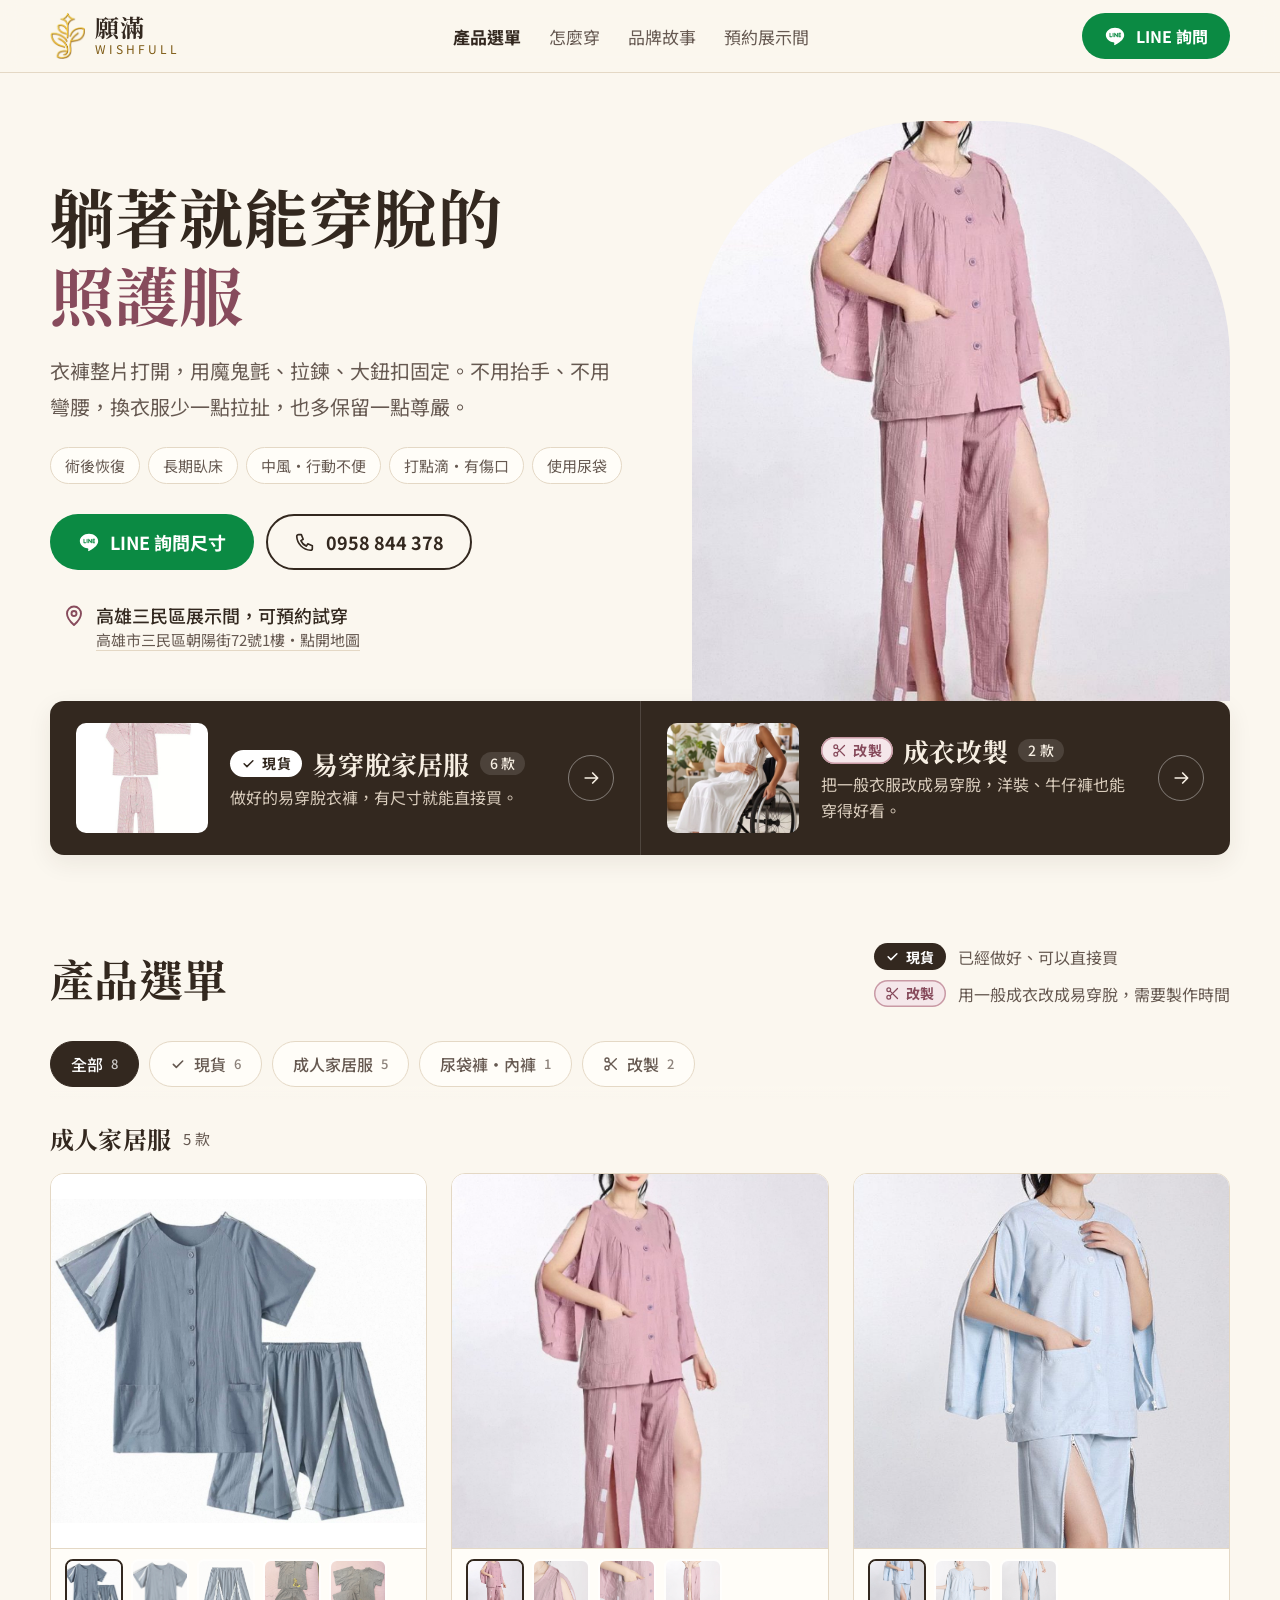
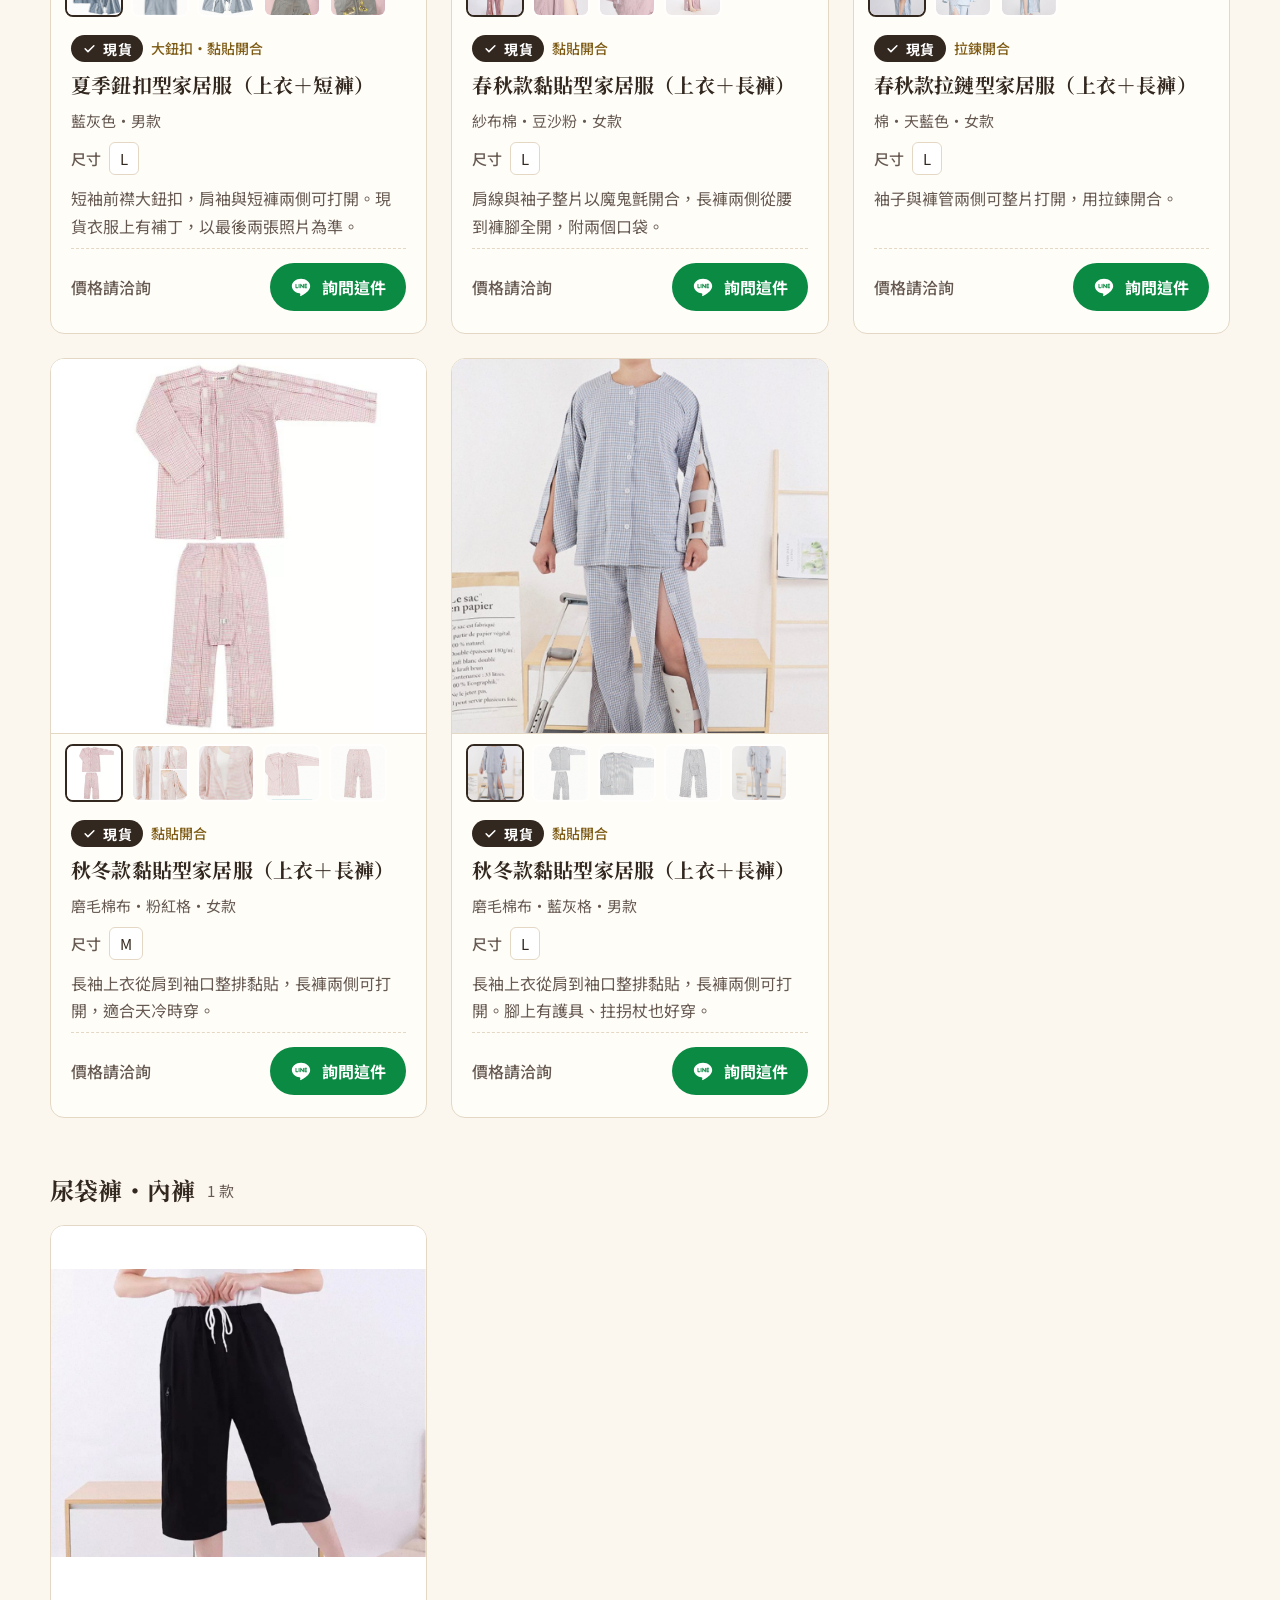
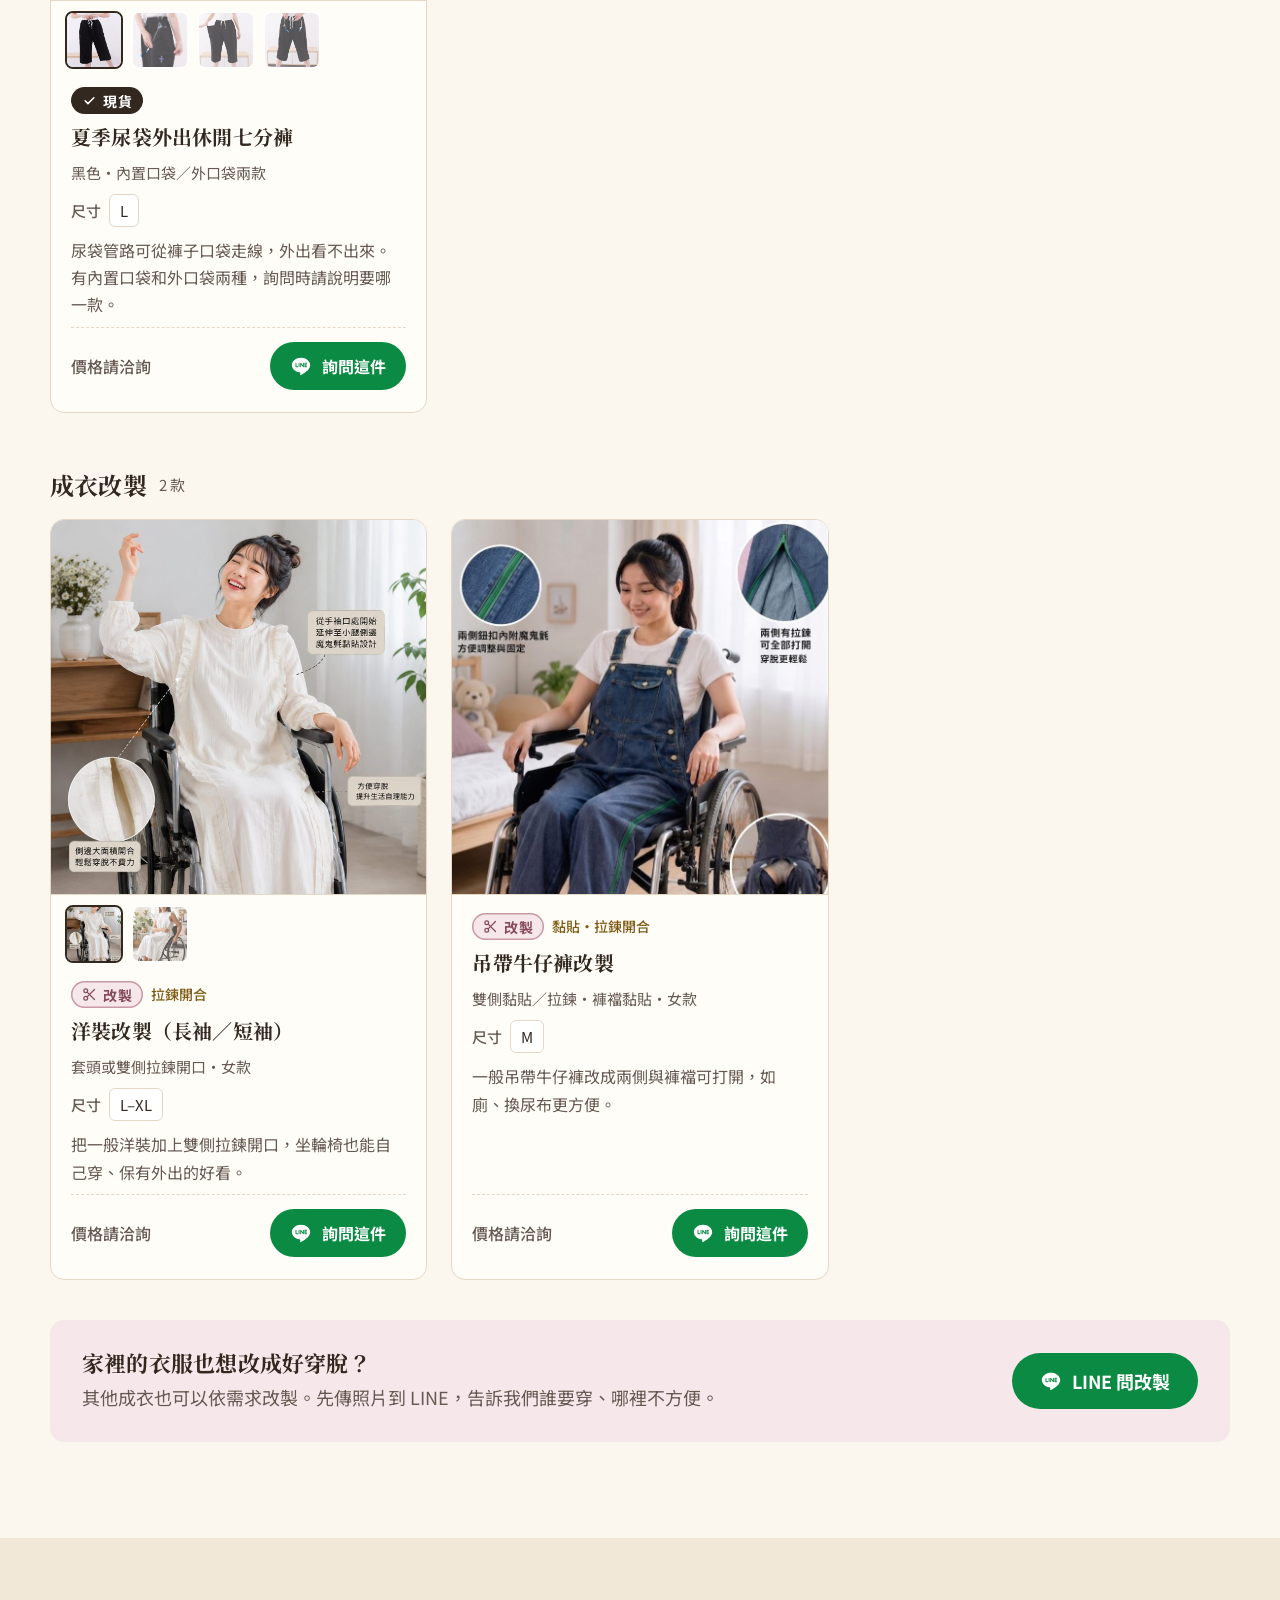
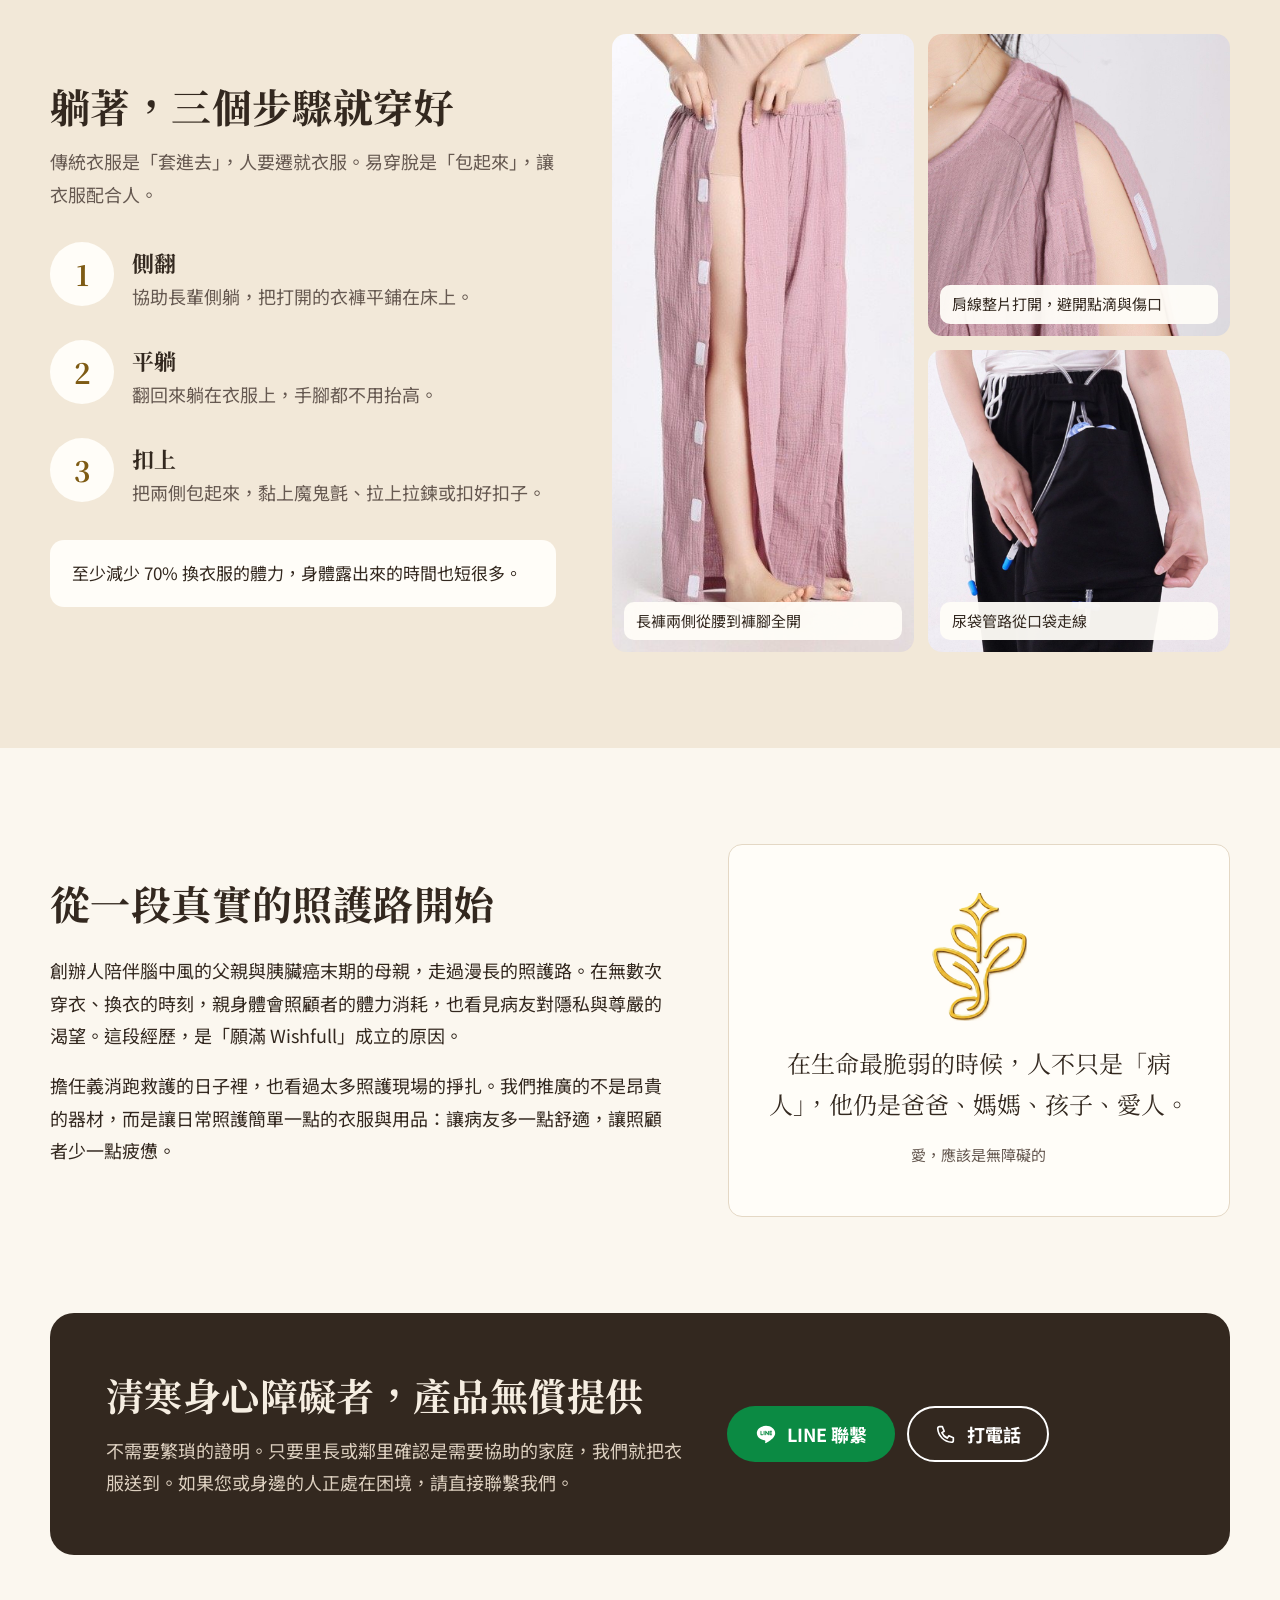
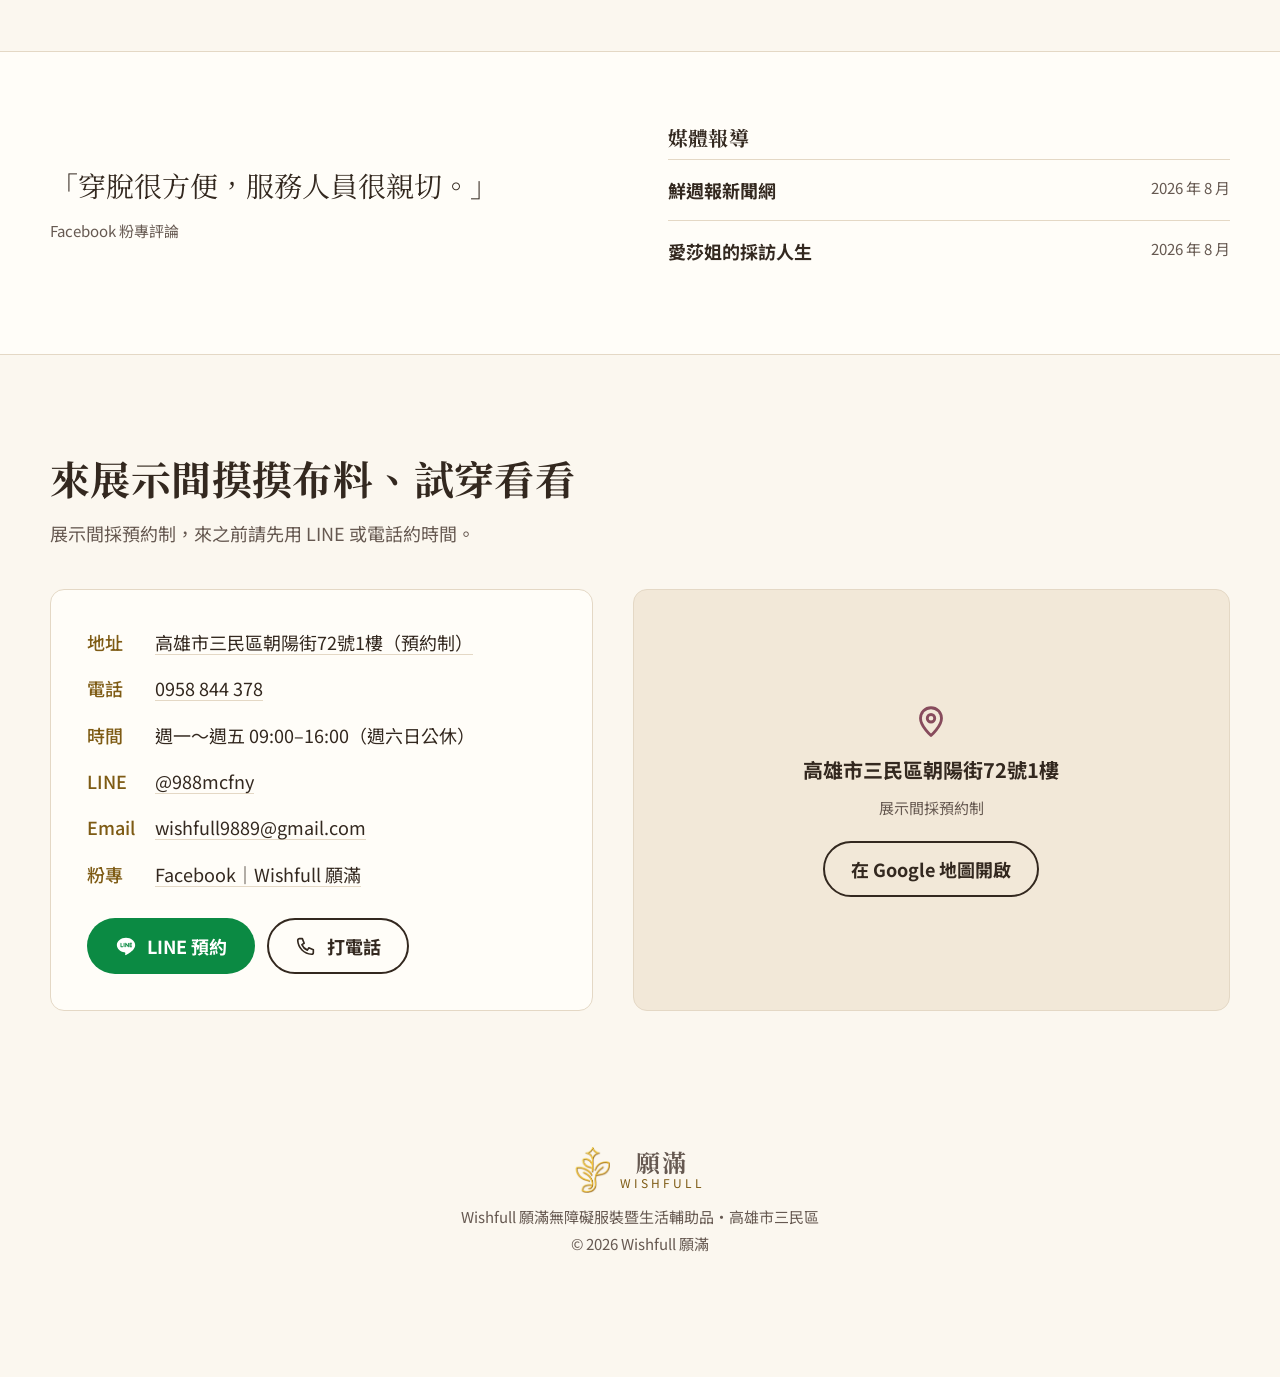
==== wishfull-site/index.html @ de11c610 "新增 wishfull-site/：願滿 Wishfull 易穿脫照護服網站（給業主確認用的展示版，產品選單、現貨／改製標示） Co-Authored-By: Claude Opus 5.5 <nor" ====
<!doctype html>
<html lang="zh-Hant-TW">
<head>
<meta charset="utf-8">
<meta name="viewport" content="width=device-width, initial-scale=1">
<title>願滿 Wishfull｜易穿脫照護服・產品選單｜高雄</title>
<meta name="description" content="願滿 Wishfull 易穿脫照護服：現貨家居服與成衣改製。魔鬼氈、拉鍊、大鈕扣，衣褲整片打開，躺著就能穿脫。高雄三民區展示間，預約試穿，LINE 詢問。">
<meta property="og:title" content="願滿 Wishfull｜易穿脫照護服">
<meta property="og:description" content="躺著就能穿脫的照護服。現貨家居服、成衣改製，一次看完產品選單。">
<!-- 給業主確認用的展示版：正式上線前把下一行 noindex 拿掉 -->
<meta name="robots" content="noindex">
<meta property="og:url" content="https://mycase99.com/wishfull-site/">
<meta property="og:image" content="https://mycase99.com/wishfull-site/assets/products/spring-velcro-rose-1.jpg">
<link rel="icon" href="assets/favicon.png">
<link rel="preconnect" href="https://fonts.googleapis.com">
<link rel="preconnect" href="https://fonts.gstatic.com" crossorigin>
<link href="https://fonts.googleapis.com/css2?family=Noto+Sans+TC:wght@400;500;700&family=Noto+Serif+TC:wght@600;700&display=swap" rel="stylesheet">
<style>
  :root{
    --cream:#FBF7EF; --paper:#FFFDF8; --sand:#F2E8D8; --white:#fff;
    --gold:#B8892A; --gold-ink:#7E5B14;
    --rose:#C99AA5; --rose-soft:#F5E7EA; --rose-ink:#874B5C;
    --ink:#33281F; --muted:#665951; --line:#E4D8C5;
    --green:#0B8A43; --green-dark:#08733A;
    --serif:"Noto Serif TC",serif; --sans:"Noto Sans TC",system-ui,sans-serif;
    --r:14px; --shadow:0 8px 24px rgba(51,40,31,.08);
  }
  *{box-sizing:border-box}
  html{scroll-behavior:smooth;scroll-padding-top:84px}
  body{margin:0;background:var(--cream);color:var(--ink);font:400 18px/1.8 var(--sans);-webkit-font-smoothing:antialiased}
  img{max-width:100%;height:auto;display:block}
  a{color:inherit}
  h1,h2,h3{font-family:var(--serif);font-weight:700;line-height:1.35;margin:0;letter-spacing:.01em;text-wrap:balance}
  p{text-wrap:pretty}
  .wrap{width:min(1180px,100% - 40px);margin-inline:auto}
  section{padding:96px 0}
  .sec-head{max-width:40em;margin-bottom:40px}
  .sec-head h2{font-size:clamp(28px,4vw,40px);margin-bottom:12px}
  .sec-head p{color:var(--muted);margin:0}
  :focus-visible{outline:3px solid var(--gold);outline-offset:3px;border-radius:6px}

  /* buttons */
  .btn{display:inline-flex;align-items:center;justify-content:center;gap:10px;min-height:56px;padding:0 26px;border-radius:999px;font:700 18px/1 var(--sans);text-decoration:none;border:2px solid transparent;cursor:pointer;transition:background-color .2s, transform .2s cubic-bezier(.2,.8,.2,1)}
  .btn:hover{transform:translateY(-1px)}
  .btn svg{width:22px;height:22px;flex:none}
  .btn-line{background:var(--green);color:#fff}
  .btn-line:hover{background:var(--green-dark)}
  .btn-ghost{background:transparent;color:var(--ink);border-color:var(--ink)}
  .btn-ghost:hover{background:var(--paper)}

  /* header */
  header{position:sticky;top:0;z-index:20;background:rgba(251,247,239,.94);backdrop-filter:blur(10px);border-bottom:1px solid var(--line)}
  .nav{display:flex;align-items:center;justify-content:space-between;height:72px;gap:20px}
  .brand{display:flex;align-items:center;gap:10px;text-decoration:none}
  .brand img{height:46px;width:auto}
  .brand b{font-family:var(--serif);font-size:24px;letter-spacing:.08em;display:block;line-height:1.1}
  .brand small{display:block;font-size:12px;letter-spacing:.25em;color:var(--gold-ink);line-height:1.4}
  .nav ul{display:flex;gap:28px;list-style:none;margin:0;padding:0}
  .nav ul a{text-decoration:none;font-size:17px;color:var(--muted);padding:6px 0}
  .nav ul a:hover{color:var(--ink)}
  .nav ul a.strong{color:var(--ink);font-weight:700}
  .nav .btn{min-height:46px;font-size:16px;padding:0 20px}

  /* hero */
  .hero{padding:48px 0 0}
  .hero-top{display:grid;grid-template-columns:1.05fr .95fr;gap:48px;align-items:end}
  .hero h1{font-size:clamp(38px,5.4vw,64px);line-height:1.22;margin-bottom:20px}
  .hero h1 span{color:var(--rose-ink)}
  .lead{font-size:20px;color:var(--muted);max-width:28em;margin:0 0 22px}
  .fits{display:flex;flex-wrap:wrap;gap:8px;margin:0 0 30px;padding:0;list-style:none}
  .fits li{font-size:15px;padding:4px 14px;border-radius:999px;background:var(--paper);border:1px solid var(--line);color:var(--muted)}
  .cta{display:flex;flex-wrap:wrap;gap:12px}
  .showroom{display:inline-flex;align-items:flex-start;gap:10px;margin:22px 0 40px;text-decoration:none;color:var(--ink);padding:10px 16px 10px 12px;border-radius:12px;transition:background-color .2s}
  .showroom:hover{background:var(--paper)}
  .showroom svg{width:24px;height:24px;flex:none;color:var(--rose-ink);margin-top:2px}
  .showroom b{display:block;font-weight:500;line-height:1.5}
  .showroom span{display:block;font-size:15px;color:var(--muted);line-height:1.5;text-decoration:underline;text-decoration-color:var(--line);text-underline-offset:4px}
  .hero-photo{position:relative;align-self:stretch}
  .hero-photo img{width:100%;height:100%;max-height:580px;object-fit:cover;object-position:center 15%;border-radius:240px 240px 0 0}

  /* doors: two ways in */
  .doors{display:grid;grid-template-columns:1fr 1fr;background:var(--ink);color:#F6EEE2;border-radius:var(--r);overflow:hidden;box-shadow:var(--shadow)}
  .door{display:grid;grid-template-columns:132px 1fr auto;align-items:center;gap:22px;padding:22px 26px;text-decoration:none;transition:background-color .25s}
  .door + .door{border-left:1px solid rgba(255,255,255,.14)}
  .door:hover{background:rgba(255,255,255,.06)}
  .door img{width:132px;height:110px;object-fit:cover;border-radius:10px;background:#fff}
  .door h2{font-size:26px;display:flex;align-items:center;gap:10px;flex-wrap:wrap}
  .door p{margin:4px 0 0;color:#D9CCBC;font-size:16px;line-height:1.6}
  .door .arrow{width:46px;height:46px;border-radius:50%;border:1.5px solid rgba(255,255,255,.4);display:grid;place-items:center;transition:transform .25s cubic-bezier(.2,.8,.2,1)}
  .door:hover .arrow{transform:translateX(4px)}
  .door .arrow svg{width:20px;height:20px}
  .door .count{font-family:var(--sans);font-size:14px;font-weight:500;padding:2px 10px;border-radius:999px;background:rgba(255,255,255,.12);color:#F6EEE2}

  /* type badges: text + icon, never colour alone */
  .tag{display:inline-flex;align-items:center;gap:6px;font:700 14px/1 var(--sans);padding:6px 11px;border-radius:999px;letter-spacing:.04em;white-space:nowrap}
  .tag svg{width:15px;height:15px}
  .tag-stock{background:var(--ink);color:#fff}
  .tag-mod{background:var(--rose-soft);color:var(--rose-ink);box-shadow:inset 0 0 0 1.5px var(--rose)}
  .door .tag-stock{background:#fff;color:var(--ink)}

  /* menu */
  #menu{padding-top:88px}
  .menu-head{display:flex;justify-content:space-between;align-items:end;gap:32px;flex-wrap:wrap;margin-bottom:20px}
  .menu-head h2{font-size:clamp(30px,4.2vw,44px)}
  .legend{display:grid;gap:8px;margin:0;font-size:16px;color:var(--muted)}
  .legend div{display:flex;align-items:center;gap:12px}
  .legend dt{flex:none}
  .legend dd{margin:0}
  .filters{display:flex;flex-wrap:wrap;gap:10px;margin:0 0 24px;position:sticky;top:72px;z-index:5;padding:12px 0;background:linear-gradient(var(--cream) 80%,rgba(251,247,239,0))}
  .chip{min-height:46px;padding:0 20px;border-radius:999px;border:1.5px solid var(--line);background:var(--paper);font:500 16px var(--sans);color:var(--muted);cursor:pointer;display:inline-flex;align-items:center;gap:8px;transition:background-color .2s,color .2s,border-color .2s}
  .chip:hover{border-color:var(--ink);color:var(--ink)}
  .chip[aria-pressed="true"]{background:var(--ink);border-color:var(--ink);color:#fff}
  .chip small{font-size:13px;opacity:.75}
  .group-title{font-size:24px;margin:8px 0 18px;display:flex;align-items:center;gap:12px}
  .grp + .grp .group-title{margin-top:56px}
  .grp[hidden],.prod[hidden]{display:none}
  .group-title .note{font:400 15px var(--sans);color:var(--muted)}
  .prod-grid{display:grid;grid-template-columns:repeat(3,1fr);gap:24px}
  .prod{background:var(--paper);border:1px solid var(--line);border-radius:var(--r);overflow:hidden;display:flex;flex-direction:column}
  .gal .main{aspect-ratio:1/1;background:var(--white);display:grid;place-items:center;overflow:hidden;border-bottom:1px solid var(--line)}
  .gal .main > img{width:100%;height:100%;object-fit:contain}
  .gal .thumbs{display:flex;gap:8px;padding:10px 14px 0;overflow-x:auto;scrollbar-width:none}
  .gal .thumbs button{flex:none;width:58px;height:58px;padding:0;border:2px solid transparent;border-radius:8px;overflow:hidden;background:#fff;cursor:pointer;opacity:.7;transition:opacity .2s,border-color .2s}
  .gal .thumbs button[aria-pressed="true"]{border-color:var(--ink);opacity:1}
  .gal .thumbs button:hover{opacity:1}
  .gal .thumbs img{width:100%;height:100%;object-fit:cover}
  .nophoto{display:grid;justify-items:center;gap:10px;color:var(--muted);font-size:15px;background:var(--rose-soft);width:100%;height:100%;align-content:center}
  .nophoto img{width:64px;opacity:.6}
  .prod .body{padding:18px 20px 22px;display:flex;flex-direction:column;gap:8px;flex:1}
  .prod .tags{display:flex;flex-wrap:wrap;gap:8px;align-items:center}
  .prod .how{font-size:14px;color:var(--gold-ink);font-weight:500}
  .prod h3{font-size:20px;line-height:1.45;text-wrap:wrap}
  .prod .style{font-size:15px;color:var(--muted);margin:0}
  .sizes{display:flex;flex-wrap:wrap;gap:6px;align-items:center;font-size:15px}
  .sizes span{padding:2px 10px;border:1px solid var(--line);border-radius:6px;background:#fff}
  .sizes b{font-weight:500;color:var(--muted);margin-right:2px}
  .prod .desc{font-size:16px;color:var(--muted);line-height:1.7;margin:2px 0 0}
  .prod .foot{margin-top:auto;padding-top:14px;display:flex;align-items:center;justify-content:space-between;gap:12px;flex-wrap:wrap;border-top:1px dashed var(--line)}
  .price{font-family:var(--serif);font-size:24px;font-weight:700}
  .price s{font:400 14px var(--sans);color:var(--muted);margin-left:6px}
  .price.ask{font:500 16px var(--sans);color:var(--muted)}
  .prod .btn{min-height:48px;font-size:16px;padding:0 18px}
  .menu-status{color:var(--muted)}
  .custom-cta{margin-top:40px;display:flex;justify-content:space-between;align-items:center;gap:24px;flex-wrap:wrap;padding:28px 32px;border-radius:var(--r);background:var(--rose-soft)}
  .custom-cta h3{font-size:22px}
  .custom-cta p{margin:4px 0 0;color:var(--muted)}

  /* steps */
  .steps{background:var(--sand)}
  .steps-grid{display:grid;grid-template-columns:.9fr 1.1fr;gap:56px;align-items:center}
  .steps ol{list-style:none;margin:0;padding:0;counter-reset:s;display:grid;gap:28px}
  .steps li{display:grid;grid-template-columns:64px 1fr;gap:18px;align-items:start}
  .steps li::before{counter-increment:s;content:counter(s);width:64px;height:64px;border-radius:50%;background:var(--paper);display:grid;place-items:center;font:700 28px var(--serif);color:var(--gold-ink)}
  .steps li h3{font-size:22px;margin:6px 0 2px}
  .steps li p{margin:0;color:var(--muted)}
  .steps .note{margin:32px 0 0;font-size:17px;color:var(--ink);background:var(--paper);border-radius:var(--r);padding:18px 22px}
  .detail-pics{display:grid;grid-template-columns:1fr 1fr;gap:14px}
  .detail-pics figure{margin:0;position:relative;border-radius:var(--r);overflow:hidden;background:#fff;aspect-ratio:1/1}
  .detail-pics figure:first-child{grid-row:span 2;aspect-ratio:auto}
  .detail-pics img{width:100%;height:100%;object-fit:cover}
  .detail-pics figcaption{position:absolute;left:12px;bottom:12px;right:12px;background:rgba(255,253,248,.95);border-radius:10px;padding:8px 12px;font-size:15px;line-height:1.5}

  /* story */
  .story-grid{display:grid;grid-template-columns:1.1fr .9fr;gap:64px;align-items:center}
  .story h2{font-size:clamp(28px,4vw,40px);margin-bottom:24px}
  .story p{margin:0 0 18px}
  .story-quote{margin:0;text-align:center;padding:48px 36px;background:var(--paper);border-radius:var(--r);border:1px solid var(--line)}
  .story-quote img{width:96px;margin:0 auto 22px}
  .story-quote p{font-family:var(--serif);font-size:24px;line-height:1.7;margin:0}
  .story-quote span{display:block;margin-top:16px;color:var(--muted);font-size:15px}

  /* promise */
  .promise{padding:0 0 96px}
  .promise-box{background:var(--ink);color:#F6EEE2;border-radius:24px;padding:56px;display:grid;grid-template-columns:1.3fr 1fr;gap:40px;align-items:center}
  .promise-box h2{font-size:clamp(28px,3.6vw,38px);margin:0 0 14px}
  .promise-box p{margin:0;color:#DCCFBF}
  .promise-box .btn-ghost{color:#fff;border-color:#fff}
  .promise-box .btn-ghost:hover{background:rgba(255,255,255,.08)}

  /* trust */
  .trust{background:var(--paper);border-block:1px solid var(--line);padding:72px 0}
  .trust-grid{display:grid;grid-template-columns:1fr 1fr;gap:56px;align-items:center}
  .trust figure{margin:0}
  .trust blockquote{margin:0;font-family:var(--serif);font-size:28px;line-height:1.55}
  .trust cite{display:block;margin-top:12px;font:400 15px var(--sans);color:var(--muted);font-style:normal}
  .press h2{font-size:20px;margin-bottom:8px}
  .press ul{list-style:none;margin:0;padding:0}
  .press li{padding:14px 0;border-top:1px solid var(--line);display:flex;justify-content:space-between;gap:16px;flex-wrap:wrap}
  .press li span{color:var(--muted);font-size:15px}

  /* visit */
  .visit-grid{display:grid;grid-template-columns:1fr 1.1fr;gap:40px;align-items:stretch}
  .info{background:var(--paper);border:1px solid var(--line);border-radius:var(--r);padding:36px}
  .info dl{margin:0 0 28px;display:grid;grid-template-columns:auto 1fr;gap:14px 20px}
  .info dt{color:var(--gold-ink);font-weight:500}
  .info dd{margin:0}
  .info dd a{text-decoration-color:var(--line);text-underline-offset:4px}
  .map{border-radius:var(--r);overflow:hidden;border:1px solid var(--line);min-height:380px;background:var(--sand)}
  .map iframe{width:100%;height:100%;min-height:380px;border:0;display:block;position:relative;z-index:1}
  .map{position:relative}
  .map-fallback{position:absolute;inset:0;display:grid;place-content:center;justify-items:center;gap:6px;text-align:center;padding:24px}
  .map-fallback svg{width:36px;height:36px;color:var(--rose-ink);margin-bottom:6px}
  .map-fallback b{font-size:20px}
  .map-fallback span{color:var(--muted);font-size:15px;margin-bottom:14px}

  footer{padding:40px 0 120px;color:var(--muted);font-size:15px;text-align:center}
  footer .brand{justify-content:center;margin-bottom:10px}

  .mbar{display:none}

  @media (max-width:1020px){
    .prod-grid{grid-template-columns:repeat(2,1fr)}
    .nav ul{display:none}
    .door{grid-template-columns:96px 1fr auto;gap:16px;padding:18px}
    .door img{width:96px;height:96px}
  }
  @media (max-width:760px){
    body{font-size:17px}
    section{padding:64px 0}
    #menu{padding-top:56px}
    .hero{padding-top:24px}
    .hero-top,.steps-grid,.story-grid,.visit-grid,.trust-grid,.promise-box{grid-template-columns:1fr}
    .hero-top{gap:0}
    .showroom{margin:18px 0 28px}
    .hero-photo img{max-height:380px;border-radius:180px 180px 0 0}
    .doors{grid-template-columns:1fr;border-radius:0 0 var(--r) var(--r)}
    .door + .door{border-left:0;border-top:1px solid rgba(255,255,255,.14)}
    .door h2{font-size:22px}
    .story-grid{gap:32px}
    .promise-box{padding:36px 24px}
    .nav .btn{display:none}
    .filters{flex-wrap:nowrap;overflow-x:auto;margin-inline:-20px;padding-inline:20px;scrollbar-width:none}
    .chip{flex:none}
    .custom-cta{padding:24px}
    .mbar{display:grid;grid-template-columns:1fr 1fr;gap:10px;position:fixed;left:0;right:0;bottom:0;z-index:30;padding:10px 14px calc(10px + env(safe-area-inset-bottom));background:rgba(255,253,248,.97);border-top:1px solid var(--line)}
    .mbar .btn{min-height:52px;font-size:17px;padding:0 10px}
  }
  @media (max-width:560px){
    .prod-grid{grid-template-columns:1fr}
    .door{grid-template-columns:76px 1fr auto}
    .door img{width:76px;height:76px}
  }
  @media (prefers-reduced-motion:reduce){html{scroll-behavior:auto}*{transition:none!important}}
</style>
</head>
<body>

<svg width="0" height="0" style="position:absolute" aria-hidden="true">
  <symbol id="i-line" viewBox="0 0 24 24"><path fill="currentColor" d="M12 3C6.5 3 2 6.6 2 11c0 4 3.5 7.3 8.3 7.9.3.1.8.2.9.5.1.3.1.7 0 1l-.1.9c0 .3-.2 1 .9.5s5.9-3.5 8.1-6C21.4 14.3 22 12.7 22 11c0-4.4-4.5-8-10-8Zm-3.6 10.4H6.5a.5.5 0 0 1-.5-.5V9a.5.5 0 0 1 1 0v3.4h1.4a.5.5 0 0 1 0 1Zm2-.5a.5.5 0 0 1-1 0V9a.5.5 0 0 1 1 0v3.9Zm4.7 0a.5.5 0 0 1-.9.3l-2-2.7v2.4a.5.5 0 0 1-1 0V9a.5.5 0 0 1 .9-.3l2 2.7V9a.5.5 0 0 1 1 0v3.9Zm3.1-2.5a.5.5 0 0 1 0 1h-1.4v.9h1.4a.5.5 0 0 1 0 1h-1.9a.5.5 0 0 1-.5-.5V9c0-.3.2-.5.5-.5h1.9a.5.5 0 0 1 0 1h-1.4v.9h1.4Z"/></symbol>
  <symbol id="i-phone" viewBox="0 0 24 24"><path fill="none" stroke="currentColor" stroke-width="1.8" stroke-linecap="round" stroke-linejoin="round" d="M5 4h3l2 5-2.5 1.5a11 11 0 0 0 6 6L15 14l5 2v3a2 2 0 0 1-2 2A16 16 0 0 1 3 6a2 2 0 0 1 2-2Z"/></symbol>
  <symbol id="i-pin" viewBox="0 0 24 24"><g fill="none" stroke="currentColor" stroke-width="1.9" stroke-linecap="round" stroke-linejoin="round"><path d="M12 21s-7-6.1-7-11.5A7 7 0 0 1 19 9.5C19 14.9 12 21 12 21Z"/><circle cx="12" cy="9.5" r="2.5"/></g></symbol>
  <symbol id="i-check" viewBox="0 0 24 24"><path fill="none" stroke="currentColor" stroke-width="2.4" stroke-linecap="round" stroke-linejoin="round" d="m5 12.5 4.5 4.5L19 7.5"/></symbol>
  <symbol id="i-scissors" viewBox="0 0 24 24"><g fill="none" stroke="currentColor" stroke-width="2" stroke-linecap="round"><circle cx="6" cy="6" r="3"/><circle cx="6" cy="18" r="3"/><path d="M8.2 8.2 20 20M8.2 15.8 20 4"/></g></symbol>
  <symbol id="i-arrow" viewBox="0 0 24 24"><path fill="none" stroke="currentColor" stroke-width="2" stroke-linecap="round" stroke-linejoin="round" d="M5 12h14m-5-6 6 6-6 6"/></symbol>
</svg>

<header>
  <nav class="wrap nav" aria-label="主選單">
    <a class="brand" href="#top" aria-label="願滿 Wishfull 回到頂端">
      <img src="assets/emblem.png" alt="">
      <span><b>願滿</b><small>WISHFULL</small></span>
    </a>
    <ul>
      <li><a class="strong" href="#menu">產品選單</a></li>
      <li><a href="#how">怎麼穿</a></li>
      <li><a href="#story">品牌故事</a></li>
      <li><a href="#visit">預約展示間</a></li>
    </ul>
    <a class="btn btn-line js-line" href="https://line.me/R/ti/p/%40988mcfny" target="_blank" rel="noopener"><svg><use href="#i-line"/></svg>LINE 詢問</a>
  </nav>
</header>

<main id="top">

  <section class="hero" aria-labelledby="hero-h">
    <div class="wrap">
      <div class="hero-top">
        <div>
          <h1 id="hero-h">躺著就能穿脫的<br><span>照護服</span></h1>
          <p class="lead">衣褲整片打開，用魔鬼氈、拉鍊、大鈕扣固定。不用抬手、不用彎腰，換衣服少一點拉扯，也多保留一點尊嚴。</p>
          <ul class="fits" aria-label="適合">
            <li>術後恢復</li><li>長期臥床</li><li>中風・行動不便</li><li>打點滴・有傷口</li><li>使用尿袋</li>
          </ul>
          <div class="cta">
            <a class="btn btn-line js-line" href="https://line.me/R/ti/p/%40988mcfny" target="_blank" rel="noopener"><svg><use href="#i-line"/></svg>LINE 詢問尺寸</a>
            <a class="btn btn-ghost js-tel" href="tel:0958844378"><svg><use href="#i-phone"/></svg><span class="js-phone-text">0958 844 378</span></a>
          </div>
          <a class="showroom js-maps" href="https://www.google.com/maps/search/?api=1&amp;query=%E9%AB%98%E9%9B%84%E5%B8%82%E4%B8%89%E6%B0%91%E5%8D%80%E6%9C%9D%E9%99%BD%E8%A1%9772%E8%99%9F1%E6%A8%93" target="_blank" rel="noopener">
            <svg><use href="#i-pin"/></svg>
            <span style="text-decoration:none;color:inherit;font-size:inherit"><b>高雄三民區展示間，可預約試穿</b><span class="js-address-text">高雄市三民區朝陽街72號1樓・點開地圖</span></span>
          </a>
        </div>
        <div class="hero-photo">
          <img src="assets/products/spring-velcro-rose-1.jpg" alt="穿著豆沙粉易穿脫家居服的模特兒，肩線與褲管兩側都打開" width="850" height="1000">
        </div>
      </div>
      <nav class="doors" aria-label="兩種選擇">
        <a class="door" href="#menu" data-go="現貨">
          <img src="assets/products/fw-velcro-pink-3.jpg" alt="">
          <div>
            <h2><span class="tag tag-stock"><svg><use href="#i-check"/></svg>現貨</span>易穿脫家居服 <span class="count js-count-stock"></span></h2>
            <p>做好的易穿脫衣褲，有尺寸就能直接買。</p>
          </div>
          <span class="arrow" aria-hidden="true"><svg><use href="#i-arrow"/></svg></span>
        </a>
        <a class="door" href="#menu" data-go="改製">
          <img src="assets/products/kaizhi-dress-2.jpg" alt="">
          <div>
            <h2><span class="tag tag-mod"><svg><use href="#i-scissors"/></svg>改製</span>成衣改製 <span class="count js-count-mod"></span></h2>
            <p>把一般衣服改成易穿脫，洋裝、牛仔褲也能穿得好看。</p>
          </div>
          <span class="arrow" aria-hidden="true"><svg><use href="#i-arrow"/></svg></span>
        </a>
      </nav>
    </div>
  </section>

  <section id="menu" aria-labelledby="menu-h">
    <div class="wrap">
      <div class="menu-head">
        <h2 id="menu-h">產品選單</h2>
        <dl class="legend">
          <div><dt><span class="tag tag-stock"><svg><use href="#i-check"/></svg>現貨</span></dt><dd>已經做好、可以直接買</dd></div>
          <div><dt><span class="tag tag-mod"><svg><use href="#i-scissors"/></svg>改製</span></dt><dd>用一般成衣改成易穿脫，需要製作時間</dd></div>
        </dl>
      </div>
      <div class="filters" id="filters" role="group" aria-label="篩選產品"></div>
      <div id="menu-list"><p class="menu-status">產品載入中…</p></div>
      <div class="custom-cta">
        <div>
          <h3>家裡的衣服也想改成好穿脫？</h3>
          <p>其他成衣也可以依需求改製。先傳照片到 LINE，告訴我們誰要穿、哪裡不方便。</p>
        </div>
        <a class="btn btn-line js-line-mod" href="https://line.me/R/ti/p/%40988mcfny" target="_blank" rel="noopener"><svg><use href="#i-line"/></svg>LINE 問改製</a>
      </div>
    </div>
  </section>

  <section id="how" class="steps" aria-labelledby="how-h">
    <div class="wrap steps-grid">
      <div>
        <div class="sec-head" style="margin-bottom:32px">
          <h2 id="how-h">躺著，三個步驟就穿好</h2>
          <p>傳統衣服是「套進去」，人要遷就衣服。易穿脫是「包起來」，讓衣服配合人。</p>
        </div>
        <ol>
          <li><div><h3>側翻</h3><p>協助長輩側躺，把打開的衣褲平鋪在床上。</p></div></li>
          <li><div><h3>平躺</h3><p>翻回來躺在衣服上，手腳都不用抬高。</p></div></li>
          <li><div><h3>扣上</h3><p>把兩側包起來，黏上魔鬼氈、拉上拉鍊或扣好扣子。</p></div></li>
        </ol>
        <p class="note">至少減少 70% 換衣服的體力，身體露出來的時間也短很多。</p>
      </div>
      <div class="detail-pics">
        <figure><img src="assets/products/spring-velcro-rose-4.jpg" alt="長褲兩側從腰到褲腳打開" loading="lazy"><figcaption>長褲兩側從腰到褲腳全開</figcaption></figure>
        <figure><img src="assets/products/spring-velcro-rose-2.jpg" alt="肩線處的魔鬼氈開口特寫" loading="lazy"><figcaption>肩線整片打開，避開點滴與傷口</figcaption></figure>
        <figure><img src="assets/products/urine-bag-capri-3.jpg" alt="尿袋管路從褲子口袋穿出" loading="lazy"><figcaption>尿袋管路從口袋走線</figcaption></figure>
      </div>
    </div>
  </section>

  <section id="story" aria-labelledby="story-h">
    <div class="wrap story-grid">
      <div class="story">
        <h2 id="story-h">從一段真實的照護路開始</h2>
        <p>創辦人陪伴腦中風的父親與胰臟癌末期的母親，走過漫長的照護路。在無數次穿衣、換衣的時刻，親身體會照顧者的體力消耗，也看見病友對隱私與尊嚴的渴望。這段經歷，是「願滿 Wishfull」成立的原因。</p>
        <p>擔任義消跑救護的日子裡，也看過太多照護現場的掙扎。我們推廣的不是昂貴的器材，而是讓日常照護簡單一點的衣服與用品：讓病友多一點舒適，讓照顧者少一點疲憊。</p>
      </div>
      <figure class="story-quote">
        <img src="assets/emblem.png" alt="">
        <p>在生命最脆弱的時候，人不只是「病人」，他仍是爸爸、媽媽、孩子、愛人。</p>
        <span>愛，應該是無障礙的</span>
      </figure>
    </div>
  </section>

  <div class="promise">
    <div class="wrap">
      <div class="promise-box">
        <div>
          <h2>清寒身心障礙者，產品無償提供</h2>
          <p>不需要繁瑣的證明。只要里長或鄰里確認是需要協助的家庭，我們就把衣服送到。如果您或身邊的人正處在困境，請直接聯繫我們。</p>
        </div>
        <div class="cta">
          <a class="btn btn-line js-line" href="https://line.me/R/ti/p/%40988mcfny" target="_blank" rel="noopener"><svg><use href="#i-line"/></svg>LINE 聯繫</a>
          <a class="btn btn-ghost js-tel" href="tel:0958844378"><svg><use href="#i-phone"/></svg>打電話</a>
        </div>
      </div>
    </div>
  </div>

  <section class="trust" aria-label="評價與報導">
    <div class="wrap trust-grid">
      <figure>
        <blockquote>「穿脫很方便，服務人員很親切。」</blockquote>
        <cite>Facebook 粉專評論</cite>
      </figure>
      <div class="press">
        <h2>媒體報導</h2>
        <ul>
          <li><b>鮮週報新聞網</b><span>2026 年 8 月</span></li>
          <li><b>愛莎姐的採訪人生</b><span>2026 年 8 月</span></li>
        </ul>
      </div>
    </div>
  </section>

  <section id="visit" aria-labelledby="visit-h">
    <div class="wrap">
      <div class="sec-head"><h2 id="visit-h">來展示間摸摸布料、試穿看看</h2><p>展示間採預約制，來之前請先用 LINE 或電話約時間。</p></div>
      <div class="visit-grid">
        <div class="info">
          <dl>
            <dt>地址</dt><dd><a class="js-maps js-address" href="https://www.google.com/maps/search/?api=1&amp;query=%E9%AB%98%E9%9B%84%E5%B8%82%E4%B8%89%E6%B0%91%E5%8D%80%E6%9C%9D%E9%99%BD%E8%A1%9772%E8%99%9F1%E6%A8%93" target="_blank" rel="noopener">高雄市三民區朝陽街72號1樓（預約制）</a></dd>
            <dt>電話</dt><dd><a class="js-tel js-phone-text" href="tel:0958844378">0958 844 378</a></dd>
            <dt>時間</dt><dd class="js-hours">週一～週五 09:00–16:00（週六日公休）</dd>
            <dt>LINE</dt><dd><a class="js-line js-line-id" href="https://line.me/R/ti/p/%40988mcfny" target="_blank" rel="noopener">@988mcfny</a></dd>
            <dt>Email</dt><dd><a class="js-mail" href="mailto:wishfull9889@gmail.com">wishfull9889@gmail.com</a></dd>
            <dt>粉專</dt><dd><a class="js-fb" href="https://www.facebook.com/Wishfull988/" target="_blank" rel="noopener">Facebook｜Wishfull 願滿</a></dd>
          </dl>
          <div class="cta">
            <a class="btn btn-line js-line" href="https://line.me/R/ti/p/%40988mcfny" target="_blank" rel="noopener"><svg><use href="#i-line"/></svg>LINE 預約</a>
            <a class="btn btn-ghost js-tel" href="tel:0958844378"><svg><use href="#i-phone"/></svg>打電話</a>
          </div>
        </div>
        <div class="map"><div class="map-fallback"><svg><use href="#i-pin"/></svg><b>高雄市三民區朝陽街72號1樓</b><span>展示間採預約制</span><a class="btn btn-ghost js-maps" href="https://www.google.com/maps/search/?api=1&amp;query=%E9%AB%98%E9%9B%84%E5%B8%82%E4%B8%89%E6%B0%91%E5%8D%80%E6%9C%9D%E9%99%BD%E8%A1%9772%E8%99%9F1%E6%A8%93" target="_blank" rel="noopener">在 Google 地圖開啟</a></div><iframe class="js-map" src="https://www.google.com/maps?q=%E9%AB%98%E9%9B%84%E5%B8%82%E4%B8%89%E6%B0%91%E5%8D%80%E6%9C%9D%E9%99%BD%E8%A1%9772%E8%99%9F1%E6%A8%93&amp;output=embed" title="願滿展示間地圖" loading="lazy" referrerpolicy="no-referrer-when-downgrade"></iframe></div>
      </div>
    </div>
  </section>
</main>

<footer>
  <div class="wrap">
    <a class="brand" href="#top"><img src="assets/emblem.png" alt=""><span><b>願滿</b><small>WISHFULL</small></span></a>
    <div>Wishfull 願滿無障礙服裝暨生活輔助品・高雄市三民區</div>
    <div>© <span id="yr"></span> Wishfull 願滿</div>
  </div>
</footer>

<div class="mbar">
  <a class="btn btn-ghost js-tel" href="tel:0958844378"><svg><use href="#i-phone"/></svg>打電話</a>
  <a class="btn btn-line js-line" href="https://line.me/R/ti/p/%40988mcfny" target="_blank" rel="noopener"><svg><use href="#i-line"/></svg>LINE 詢問</a>
</div>

<script src="config.js"></script>
<script>
(function(){
  const C = window.WISHFULL;
  const $ = s => document.querySelector(s), $$ = s => document.querySelectorAll(s);
  const oa = encodeURIComponent(C.lineOaId);
  const lineAdd = 'https://line.me/R/ti/p/' + oa;
  const lineMsg = text => 'https://line.me/R/oaMessage/' + oa + '/?' + encodeURIComponent(text);
  const mapsUrl = 'https://www.google.com/maps/search/?api=1&query=' + encodeURIComponent(C.address);
  const ext = a => { a.target = '_blank'; a.rel = 'noopener'; };

  $$('.js-line').forEach(a => { a.href = lineAdd; ext(a); });
  $$('.js-line-mod').forEach(a => { a.href = lineMsg('你好，我想詢問成衣改製：'); ext(a); });
  $$('.js-tel').forEach(a => a.href = 'tel:' + C.phone);
  $$('.js-phone-text').forEach(e => e.textContent = C.phoneDisplay);
  $$('.js-line-id').forEach(e => e.textContent = C.lineOaId);
  $$('.js-mail').forEach(a => { a.href = 'mailto:' + C.email; a.textContent = C.email; });
  $$('.js-fb').forEach(a => a.href = C.facebook);
  $$('.js-maps').forEach(a => { a.href = mapsUrl; ext(a); });
  $$('.js-address').forEach(e => e.textContent = C.address + '（預約制）');
  $$('.js-address-text').forEach(e => e.textContent = C.address + '・點開地圖');
  $$('.js-hours').forEach(e => e.textContent = C.hours);
  $$('.js-map').forEach(f => f.src = 'https://www.google.com/maps?q=' + encodeURIComponent(C.address) + '&output=embed');
  $('#yr').textContent = new Date().getFullYear();

  /* ---------- 讀 Google 試算表 CSV ---------- */
  function parseCSV(text){
    const rows = []; let row = [], f = '', q = false;
    for (let i = 0; i < text.length; i++){
      const c = text[i];
      if (q){
        if (c === '"'){ if (text[i+1] === '"'){ f += '"'; i++; } else q = false; }
        else f += c;
      } else if (c === '"') q = true;
      else if (c === ',') { row.push(f); f = ''; }
      else if (c === '\n' || c === '\r'){
        if (c === '\r' && text[i+1] === '\n') i++;
        row.push(f); rows.push(row); row = []; f = '';
      } else f += c;
    }
    if (f !== '' || row.length) { row.push(f); rows.push(row); }
    const head = (rows.shift() || []).map(h => h.trim());
    return rows.filter(r => r.some(v => v.trim() !== ''))
      .map(r => Object.fromEntries(head.map((h, i) => [h, (r[i] || '').trim()])));
  }

  // 一格多張照片：用 | 或換行分隔；Google 雲端分享連結自動轉成圖片網址
  function imgList(v){
    return String(v || '').split(/[\n|]+/).map(s => s.trim()).filter(Boolean).map(u => {
      const m = u.match(/drive\.google\.com\/(?:file\/d\/|open\?id=|uc\?(?:export=\w+&)?id=)([\w-]+)/);
      return m ? 'https://drive.google.com/thumbnail?id=' + m[1] + '&sz=w1000' : u;
    });
  }
  const num = v => Number(String(v || '').replace(/[^\d.]/g, '')) || 0;
  const esc = s => String(s || '').replace(/[&<>"']/g, c => ({'&':'&amp;','<':'&lt;','>':'&gt;','"':'&quot;',"'":'&#39;'}[c]));
  const isMod = p => /改/.test(p.類型 || '');

  function tagHTML(p){
    return isMod(p)
      ? '<span class="tag tag-mod"><svg><use href="#i-scissors"/></svg>改製</span>'
      : '<span class="tag tag-stock"><svg><use href="#i-check"/></svg>現貨</span>';
  }
  function priceHTML(p){
    const n = num(p.價格), o = num(p.原價);
    if (!n) return '<span class="price ask">價格請洽詢</span>';
    return '<span class="price">NT$ ' + n.toLocaleString('zh-TW') + (o > n ? '<s>NT$ ' + o.toLocaleString('zh-TW') + '</s>' : '') + '</span>';
  }
  function cardHTML(p){
    const pics = imgList(p.照片);
    const sizes = String(p.尺寸 || '').split(/[|／]/).map(s => s.trim()).filter(Boolean);
    const label = [p.品名, p.款式, sizes.length && ('尺寸 ' + sizes.join('／'))].filter(Boolean).join('，');
    const main = pics.length
      ? '<img src="' + esc(pics[0]) + '" alt="' + esc(p.品名) + '" loading="lazy" referrerpolicy="no-referrer">'
      : '<div class="nophoto"><img src="assets/emblem.png" alt="">照片準備中</div>';
    const thumbs = pics.length > 1
      ? '<div class="thumbs" role="group" aria-label="' + esc(p.品名) + ' 的照片">' + pics.map((u, i) =>
          '<button type="button" aria-pressed="' + (i === 0) + '" aria-label="看第 ' + (i + 1) + ' 張照片"><img src="' + esc(u) + '" alt="" loading="lazy" referrerpolicy="no-referrer"></button>').join('') + '</div>'
      : '';
    return '<article class="prod" data-type="' + (isMod(p) ? '改製' : '現貨') + '" data-cat="' + esc(p.分類) + '">' +
      '<div class="gal"><div class="main">' + main + '</div>' + thumbs + '</div>' +
      '<div class="body">' +
        '<div class="tags">' + tagHTML(p) + (p.開合 ? '<span class="how">' + esc(p.開合) + '開合</span>' : '') + '</div>' +
        '<h3>' + esc(p.品名) + '</h3>' +
        (p.款式 ? '<p class="style">' + esc(p.款式) + '</p>' : '') +
        (sizes.length ? '<div class="sizes"><b>尺寸</b>' + sizes.map(s => '<span>' + esc(s) + '</span>').join('') + '</div>' : '') +
        (p.說明 ? '<p class="desc">' + esc(p.說明) + '</p>' : '') +
        '<div class="foot">' + priceHTML(p) +
          '<a class="btn btn-line" target="_blank" rel="noopener" href="' + esc(lineMsg('你好，我想詢問：' + label)) + '"><svg><use href="#i-line"/></svg>詢問這件</a>' +
        '</div>' +
      '</div></article>';
  }

  const list = $('#menu-list'), filters = $('#filters');
  let all = [];

  // 產品只畫一次；篩選只是顯示／隱藏已經在頁面上的卡片（預先產生的預覽版也能篩選）
  function render(){
    const groups = [];   // 依分類分組，保持原本順序
    all.forEach(p => {
      const g = p.分類 || '其他';
      let grp = groups.find(x => x.name === g);
      if (!grp) groups.push(grp = { name: g, items: [] });
      grp.items.push(p);
    });
    list.innerHTML = groups.map(g =>
      '<div class="grp"><h3 class="group-title">' + esc(g.name) + ' <span class="note">' + g.items.length + ' 款</span></h3>' +
      '<div class="prod-grid">' + g.items.map(cardHTML).join('') + '</div></div>'
    ).join('');
  }

  function setFilter(name){
    filters.querySelectorAll('.chip').forEach(b => b.setAttribute('aria-pressed', b.dataset.f === name));
    list.querySelectorAll('.prod').forEach(c => {
      c.hidden = !(name === '全部' || c.dataset.type === name || (c.dataset.cat === name && c.dataset.type === '現貨'));
    });
    list.querySelectorAll('.grp').forEach(g => g.hidden = !g.querySelector('.prod:not([hidden])'));
  }

  function setup(raw){
    // 只顯示：有品名、上架不是「否」、而且至少有一張照片（沒有照片的不出現，補上照片後自動出現）
    all = raw.filter(p => p.品名 && !/^(否|n|no|下架)$/i.test(String(p.上架 || '').trim()) && imgList(p.照片).length);
    const stock = all.filter(p => !isMod(p)).length, mod = all.length - stock;
    $$('.js-count-stock').forEach(e => e.textContent = stock + ' 款');
    $$('.js-count-mod').forEach(e => e.textContent = mod + ' 款');
    if (!all.length){ list.innerHTML = '<p class="menu-status">產品即將上架，歡迎先用 LINE 詢問。</p>'; filters.hidden = true; return; }
    // 篩選順序：全部 → 現貨 → 現貨底下的分類 → 改製（改製不再細分，避免和「成衣改製」重複）
    const stockCats = [...new Set(all.filter(p => !isMod(p)).map(p => p.分類).filter(Boolean))];
    const opts = [['全部', all.length], ['現貨', stock], ...stockCats.map(c => [c, all.filter(p => p.分類 === c && !isMod(p)).length]), ['改製', mod]]
      .filter(([c, n]) => n > 0);
    filters.innerHTML = opts.map(([c, n]) =>
      '<button class="chip" type="button" data-f="' + esc(c) + '" aria-pressed="' + (c === '全部') + '">' +
      (c === '現貨' ? '<svg width="16" height="16"><use href="#i-check"/></svg>' : c === '改製' ? '<svg width="16" height="16"><use href="#i-scissors"/></svg>' : '') +
      esc(c) + ' <small>' + n + '</small></button>').join('');
    render();
  }

  filters.addEventListener('click', e => { const b = e.target.closest('.chip'); if (b) setFilter(b.dataset.f); });
  list.addEventListener('click', e => {
    const b = e.target.closest('.thumbs button'); if (!b) return;
    const card = b.closest('.prod');
    card.querySelector('.main > img').src = b.querySelector('img').src;
    card.querySelectorAll('.thumbs button').forEach(x => x.setAttribute('aria-pressed', x === b));
  });
  $$('.door').forEach(d => d.addEventListener('click', () => setFilter(d.dataset.go)));

  const local = C.products || C.sampleProducts || [];
  if (C.sheetCsvUrl){
    fetch(C.sheetCsvUrl + (C.sheetCsvUrl.includes('?') ? '&' : '?') + 't=' + Date.now())
      .then(r => { if (!r.ok) throw new Error(r.status); return r.text(); })
      .then(t => setup(parseCSV(t)))
      .catch(() => setup(local));
  } else if (!list.querySelector('.prod')) setup(local);   // 預覽版已預先畫好選單時不重畫
})();
</script>
</body>
</html>
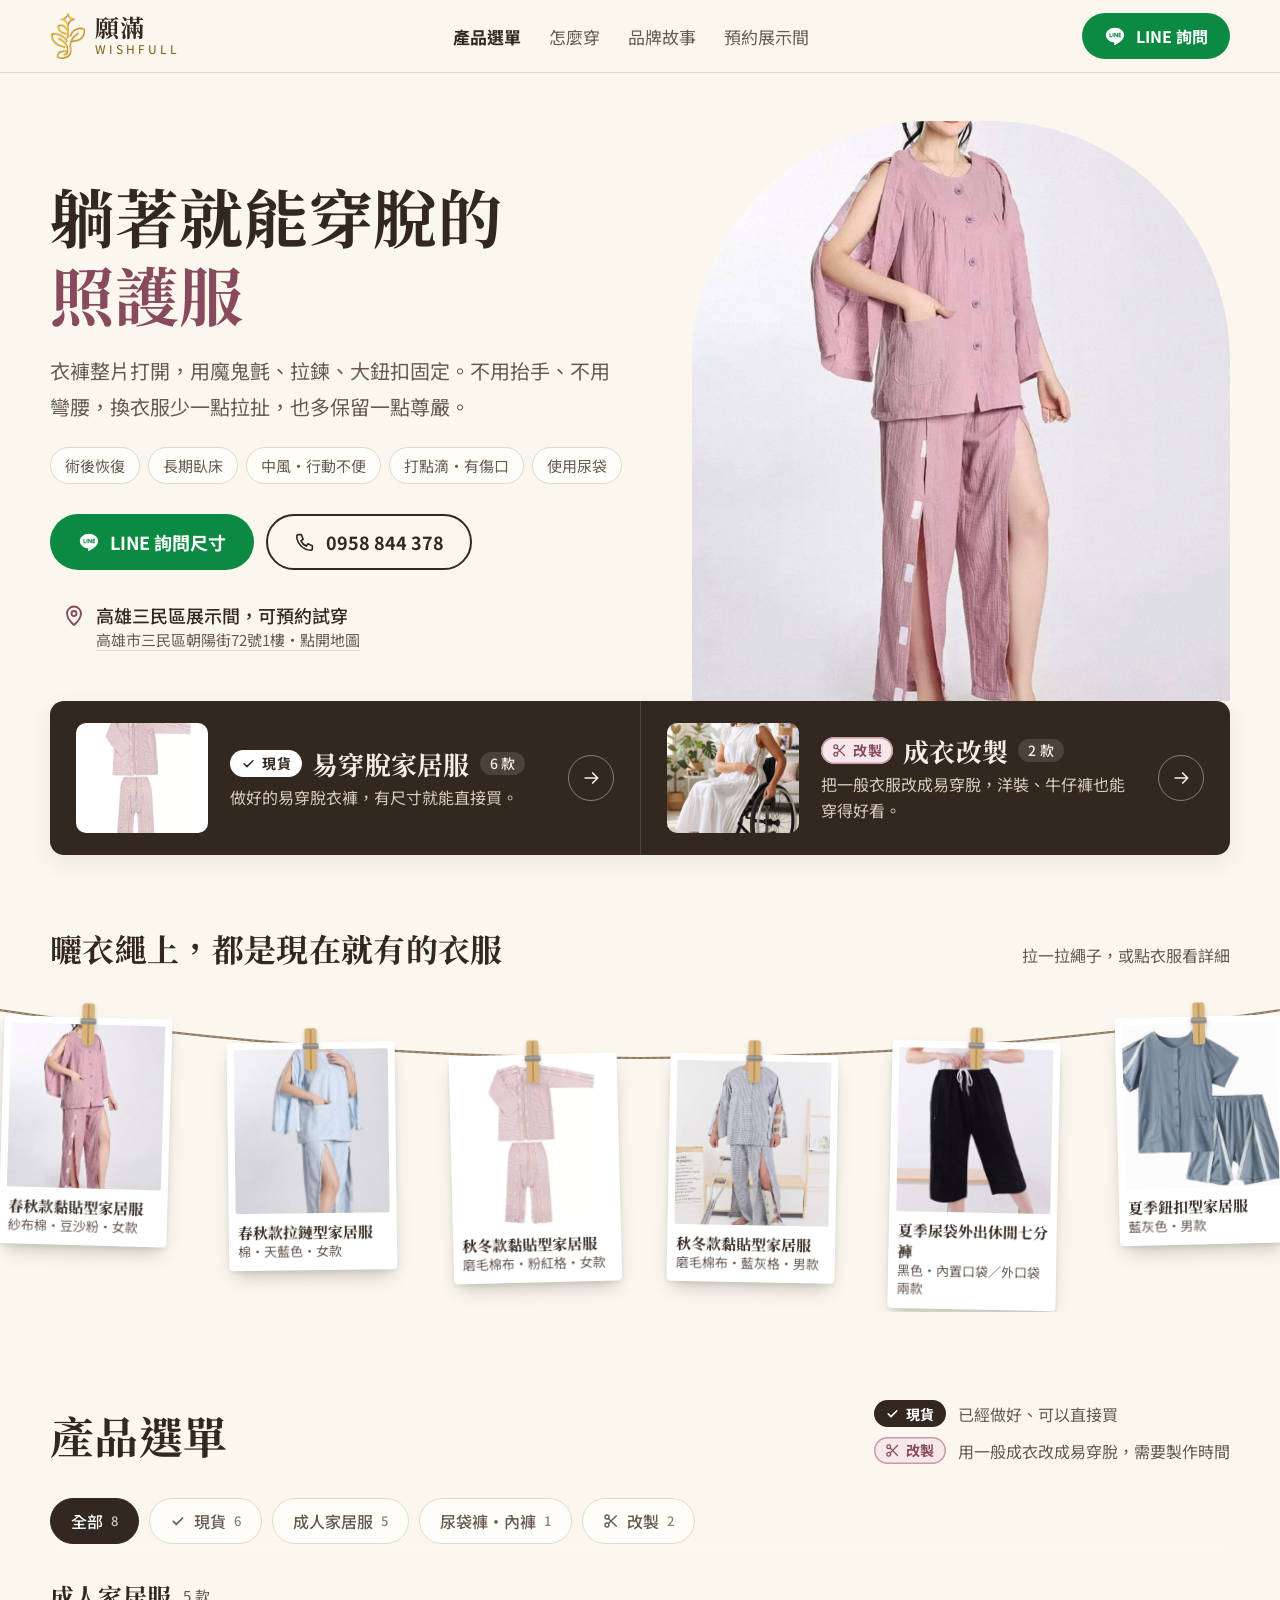
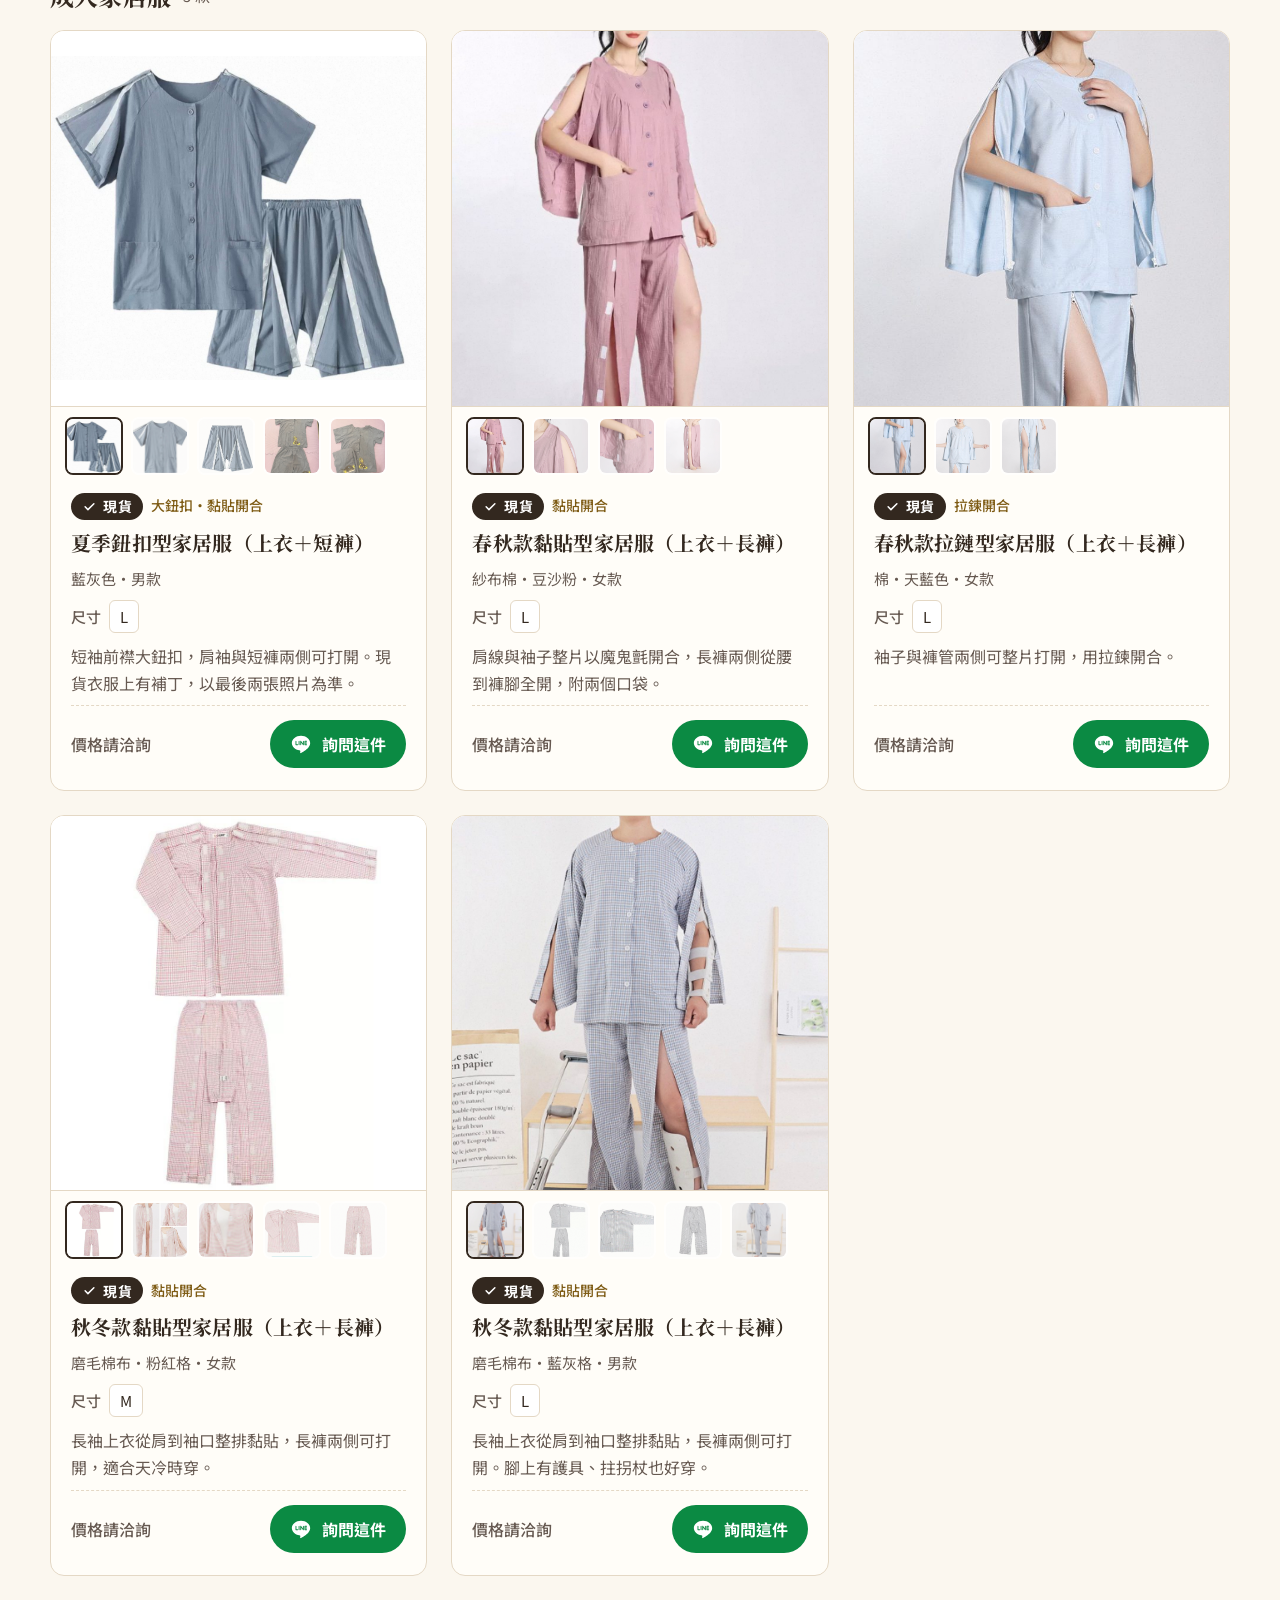
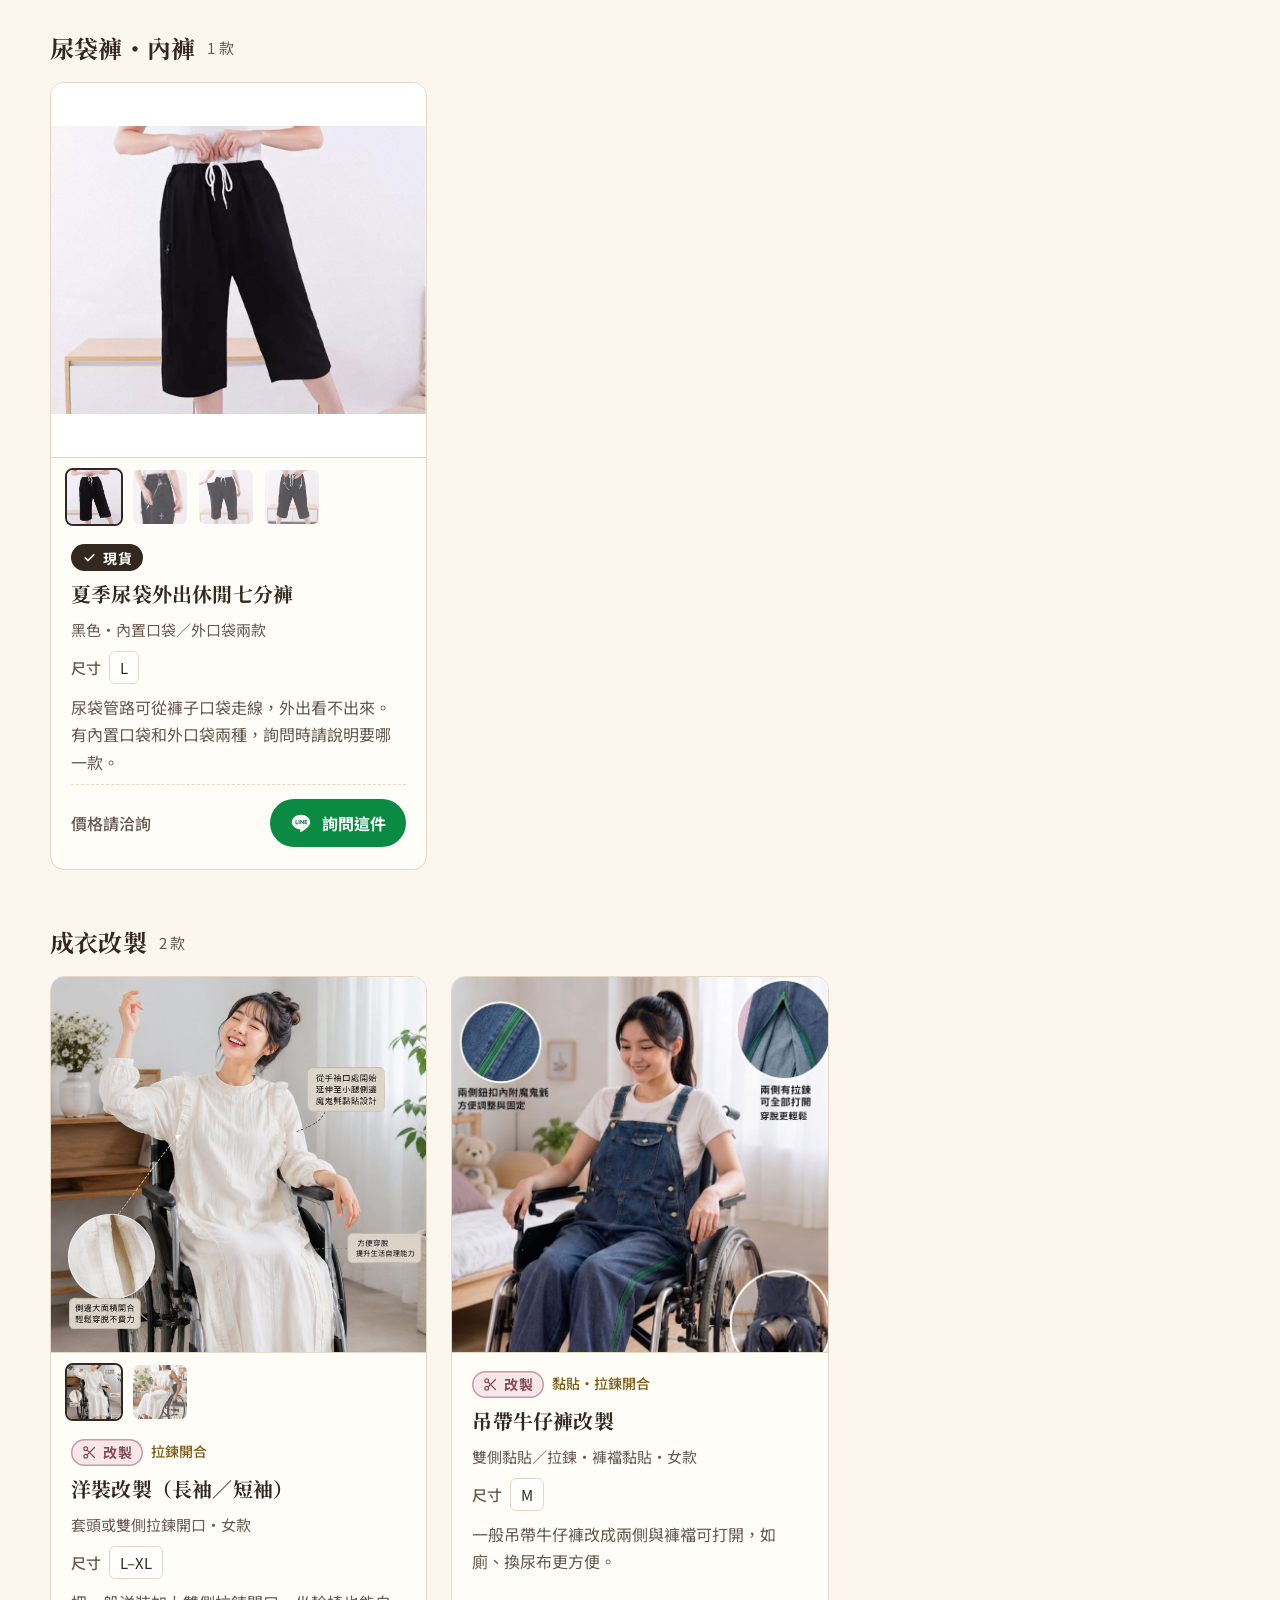
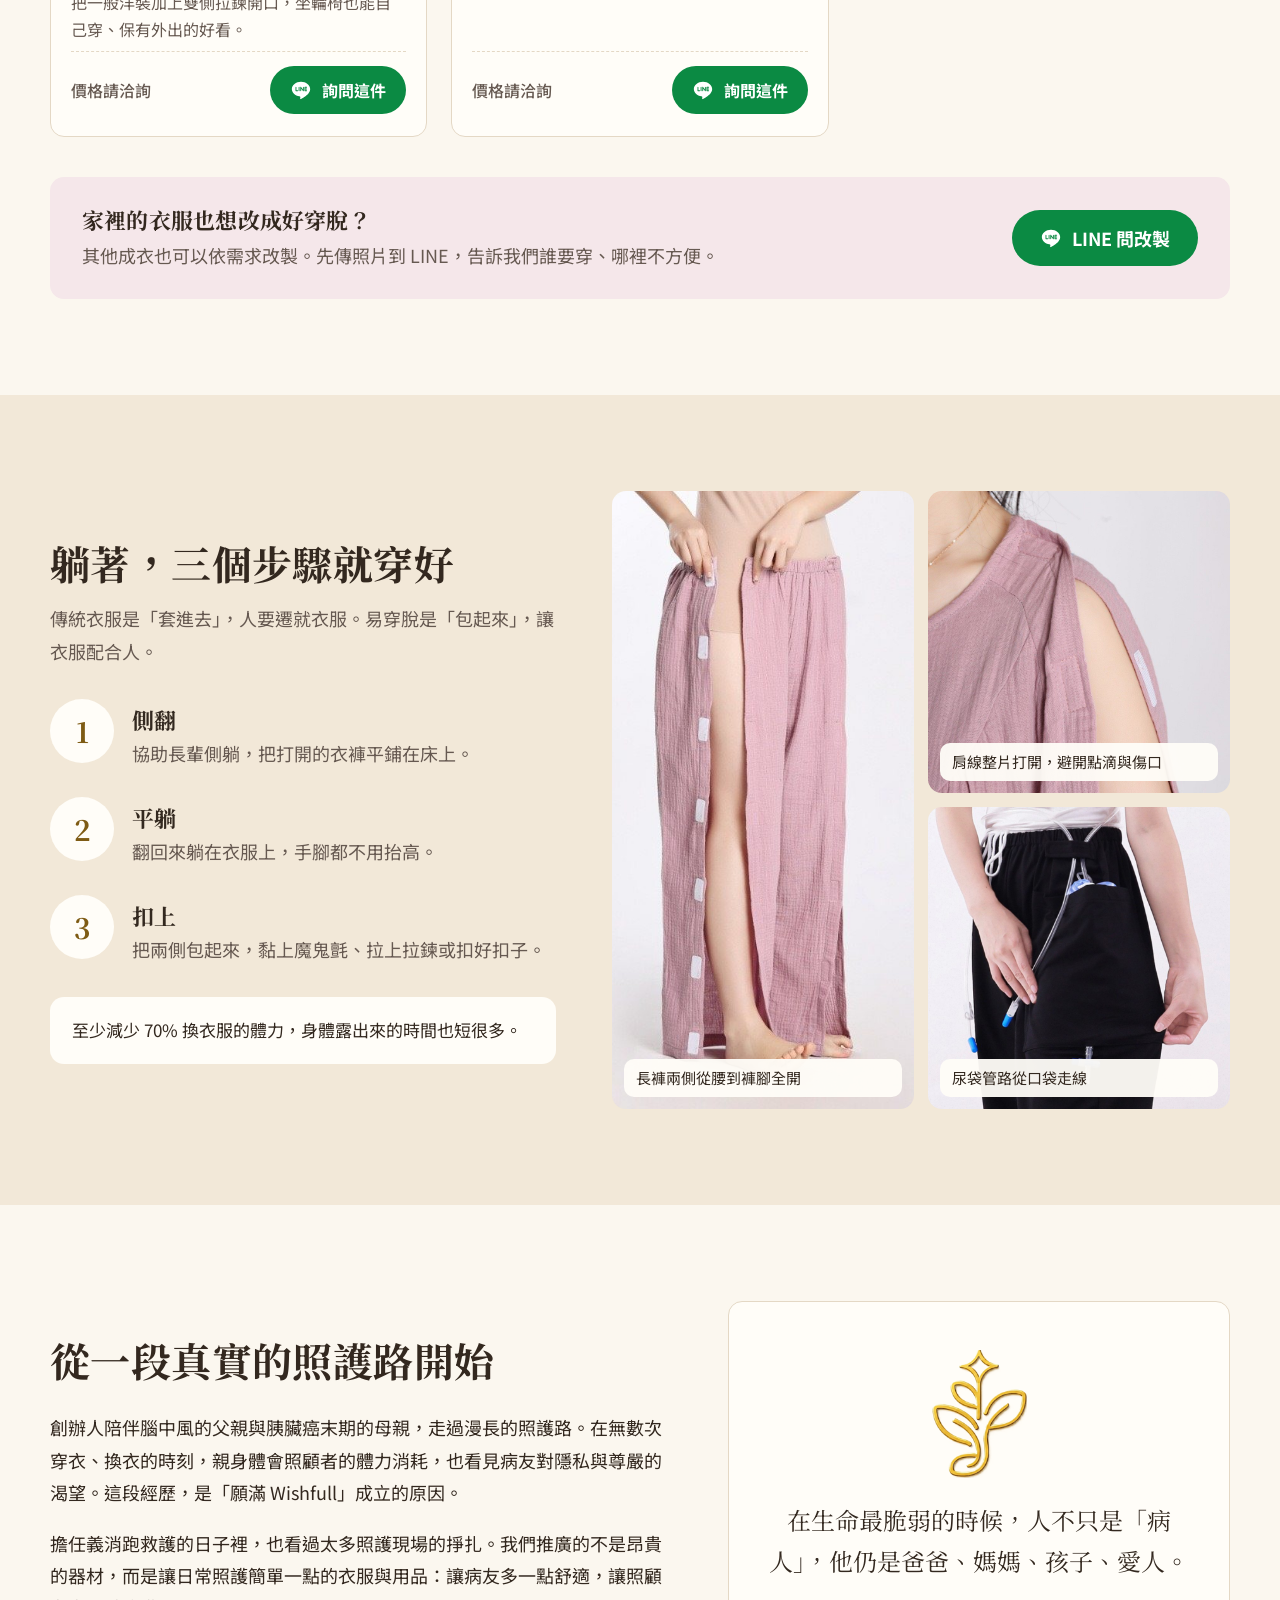
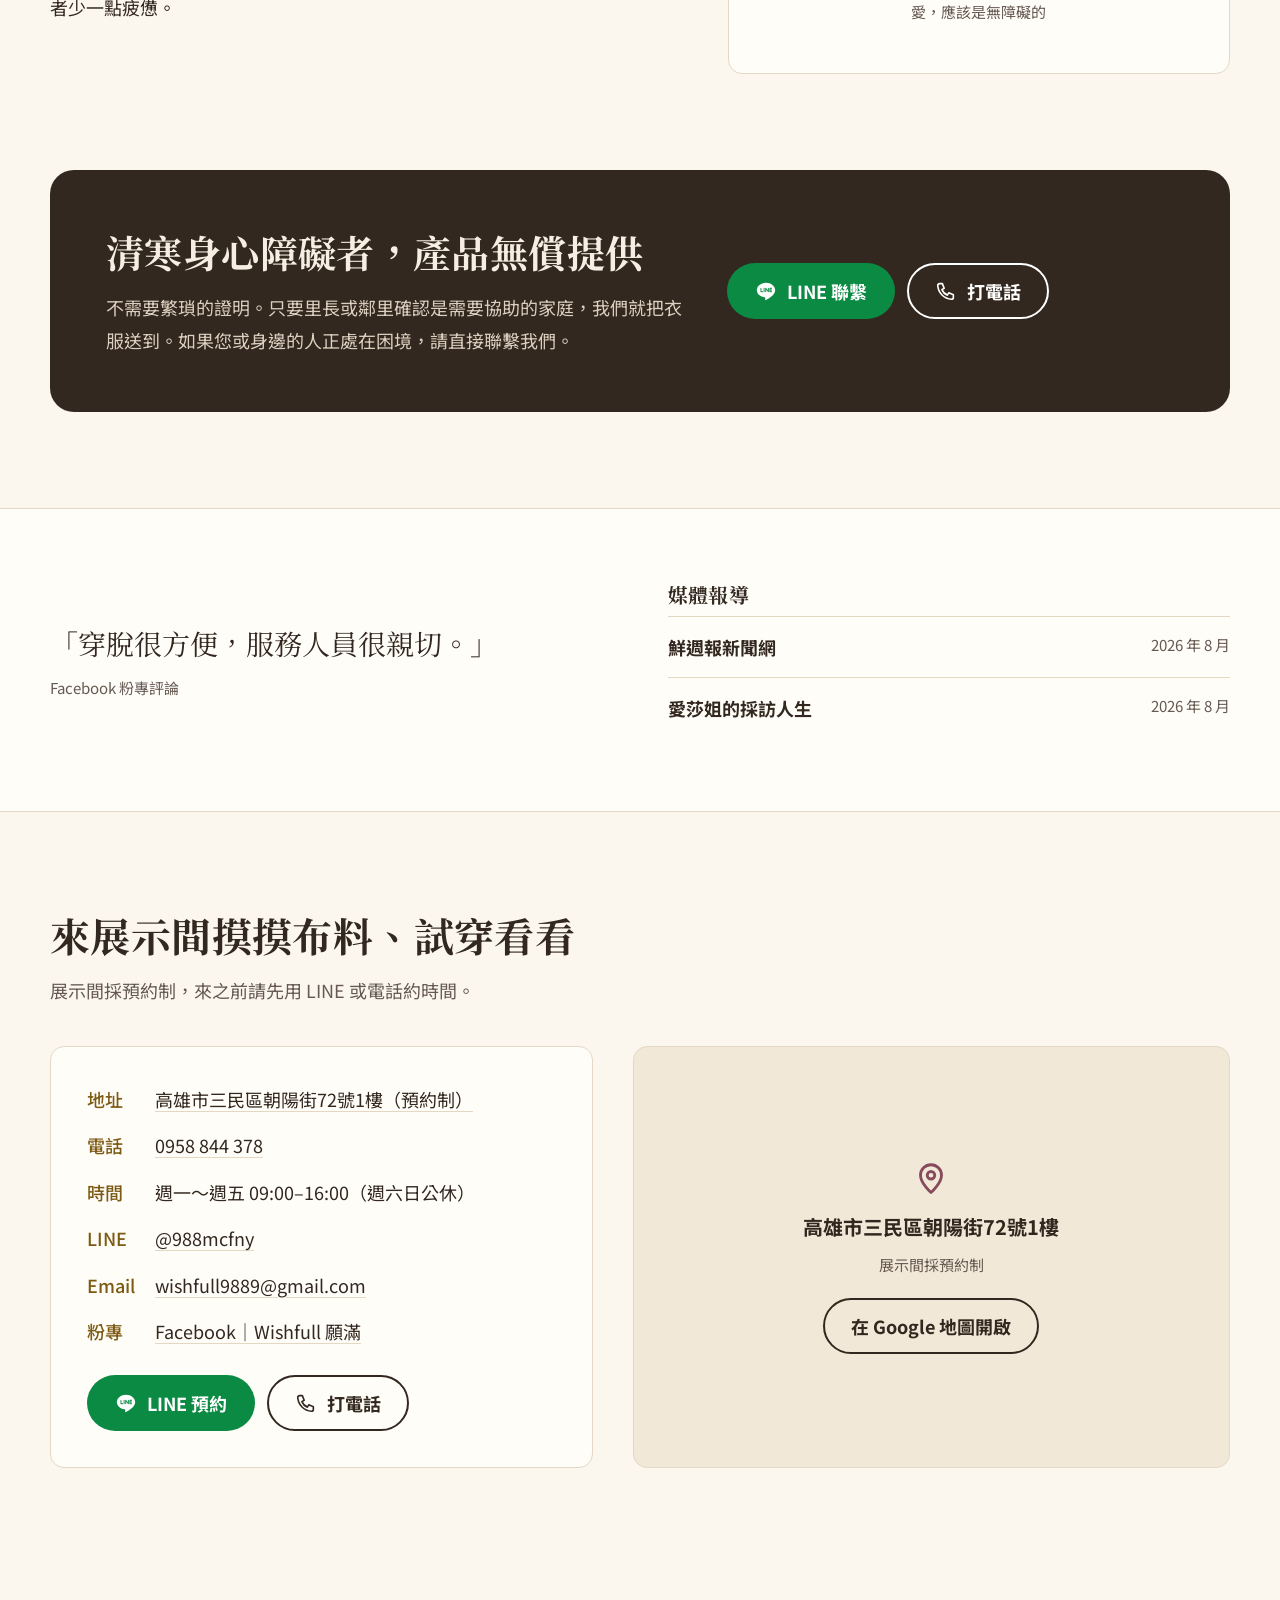
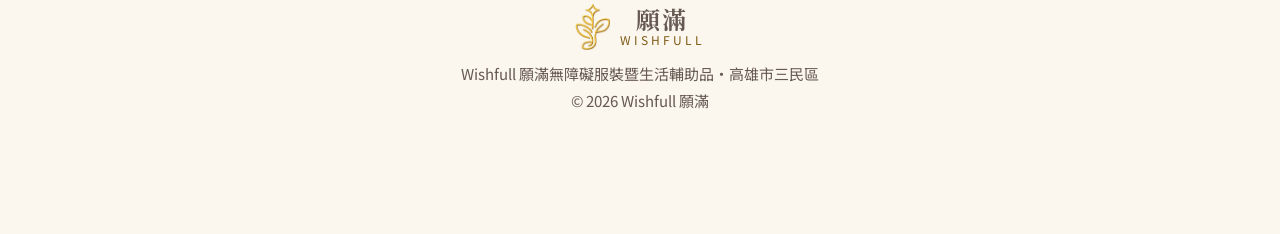
==== commit 4664e1de: "wishfull-site：新增曬衣繩（現貨照片可拖曳、點擊跳到產品），分享縮圖改為 Logo 置中版 Co-Authored-By: Claude Opus 5.5 <noreply@anthrop" ====
--- a/wishfull-site/index.html
+++ b/wishfull-site/index.html
@@ -10,7 +10,11 @@
 <!-- 給業主確認用的展示版：正式上線前把下一行 noindex 拿掉 -->
 <meta name="robots" content="noindex">
 <meta property="og:url" content="https://mycase99.com/wishfull-site/">
-<meta property="og:image" content="https://mycase99.com/wishfull-site/assets/products/spring-velcro-rose-1.jpg">
+<meta property="og:image" content="https://mycase99.com/wishfull-site/assets/share.jpg">
+<meta property="og:image:width" content="1200">
+<meta property="og:image:height" content="630">
+<meta property="og:type" content="website">
+<meta name="twitter:card" content="summary_large_image">
 <link rel="icon" href="assets/favicon.png">
 <link rel="preconnect" href="https://fonts.googleapis.com">
 <link rel="preconnect" href="https://fonts.gstatic.com" crossorigin>
@@ -97,6 +101,27 @@
   .tag-stock{background:var(--ink);color:#fff}
   .tag-mod{background:var(--rose-soft);color:var(--rose-ink);box-shadow:inset 0 0 0 1.5px var(--rose)}
   .door .tag-stock{background:#fff;color:var(--ink)}
+
+  /* clothesline */
+  .line-sec{padding:72px 0 8px;overflow:hidden}
+  .line-head{display:flex;justify-content:space-between;align-items:baseline;gap:8px 24px;flex-wrap:wrap}
+  .line-head h2{font-size:clamp(24px,3vw,32px)}
+  .line-head p{margin:0;color:var(--muted);font-size:16px}
+  .line{position:relative;height:var(--line-h,330px);margin-top:4px;touch-action:pan-y;cursor:grab;user-select:none;-webkit-user-select:none}
+  .line.dragging{cursor:grabbing}
+  .rope{position:absolute;inset:0;width:100%;height:100%;overflow:visible;pointer-events:none}
+  .rope path{fill:none;stroke:#8C7A63;stroke-width:2.2;stroke-linecap:round}
+  .rope path + path{stroke:#B8A588;stroke-width:1;stroke-dasharray:2 5}
+  .peg{position:absolute;left:0;top:0;width:var(--cw,168px);transform-origin:50% 0;text-decoration:none;color:var(--ink);will-change:transform;-webkit-tap-highlight-color:transparent}
+  .peg .pin{position:absolute;left:50%;top:-14px;width:16px;height:42px;margin-left:-8px;z-index:2;filter:drop-shadow(0 2px 2px rgba(51,40,31,.25))}
+  .peg .cloth{display:block;background:#fff;padding:7px 7px 0;border-radius:4px;box-shadow:0 10px 18px -6px rgba(51,40,31,.28),0 2px 4px rgba(51,40,31,.08)}
+  .peg img{width:100%;aspect-ratio:var(--ca,15/16);object-fit:cover;object-position:center 20%;border-radius:2px;pointer-events:none;background:#F4EFE6}
+  .peg .label{display:block;padding:8px 2px 10px;line-height:1.4}
+  .peg .label b{display:block;font:700 15px/1.4 var(--serif)}
+  .peg .label small{display:block;font-size:13px;color:var(--muted)}
+  .peg:hover .cloth{box-shadow:0 16px 26px -8px rgba(51,40,31,.34),0 2px 4px rgba(51,40,31,.08)}
+  .prod.flash{animation:flash 1.8s cubic-bezier(.2,.8,.2,1)}
+  @keyframes flash{0%,40%{box-shadow:0 0 0 4px var(--gold)}100%{box-shadow:0 0 0 0 rgba(184,137,42,0)}}
 
   /* menu */
   #menu{padding-top:88px}
@@ -235,6 +260,12 @@
     .mbar{display:grid;grid-template-columns:1fr 1fr;gap:10px;position:fixed;left:0;right:0;bottom:0;z-index:30;padding:10px 14px calc(10px + env(safe-area-inset-bottom));background:rgba(255,253,248,.97);border-top:1px solid var(--line)}
     .mbar .btn{min-height:52px;font-size:17px;padding:0 10px}
   }
+  @media (max-width:760px){
+    .line-sec{padding-top:48px}
+    .line{--line-h:290px;--cw:132px}
+    .peg .label b{font-size:14px}
+    .peg .label small{font-size:12px}
+  }
   @media (max-width:560px){
     .prod-grid{grid-template-columns:1fr}
     .door{grid-template-columns:76px 1fr auto}
@@ -251,6 +282,7 @@
   <symbol id="i-pin" viewBox="0 0 24 24"><g fill="none" stroke="currentColor" stroke-width="1.9" stroke-linecap="round" stroke-linejoin="round"><path d="M12 21s-7-6.1-7-11.5A7 7 0 0 1 19 9.5C19 14.9 12 21 12 21Z"/><circle cx="12" cy="9.5" r="2.5"/></g></symbol>
   <symbol id="i-check" viewBox="0 0 24 24"><path fill="none" stroke="currentColor" stroke-width="2.4" stroke-linecap="round" stroke-linejoin="round" d="m5 12.5 4.5 4.5L19 7.5"/></symbol>
   <symbol id="i-scissors" viewBox="0 0 24 24"><g fill="none" stroke="currentColor" stroke-width="2" stroke-linecap="round"><circle cx="6" cy="6" r="3"/><circle cx="6" cy="18" r="3"/><path d="M8.2 8.2 20 20M8.2 15.8 20 4"/></g></symbol>
+  <symbol id="i-clip" viewBox="0 0 16 42"><rect x="2" y="0" width="12" height="42" rx="3" fill="#D8B37C"/><path d="M8 1v40" stroke="#A9814B" stroke-width="1.2"/><rect x="0" y="15" width="16" height="6" rx="2" fill="#8F8A84"/><rect x="0" y="16.5" width="16" height="1.2" fill="#B9B4AE"/></symbol>
   <symbol id="i-arrow" viewBox="0 0 24 24"><path fill="none" stroke="currentColor" stroke-width="2" stroke-linecap="round" stroke-linejoin="round" d="M5 12h14m-5-6 6 6-6 6"/></symbol>
 </svg>
 
@@ -315,6 +347,16 @@
     </div>
   </section>
 
+  <section class="line-sec" aria-labelledby="line-h">
+    <div class="wrap line-head">
+      <h2 id="line-h">曬衣繩上，都是現在就有的衣服</h2>
+      <p>拉一拉繩子，或點衣服看詳細</p>
+    </div>
+    <div class="line" id="line" aria-hidden="true">
+      <svg class="rope"><path/><path/></svg>
+    </div>
+  </section>
+
   <section id="menu" aria-labelledby="menu-h">
     <div class="wrap">
       <div class="menu-head">
@@ -519,7 +561,7 @@
       ? '<div class="thumbs" role="group" aria-label="' + esc(p.品名) + ' 的照片">' + pics.map((u, i) =>
           '<button type="button" aria-pressed="' + (i === 0) + '" aria-label="看第 ' + (i + 1) + ' 張照片"><img src="' + esc(u) + '" alt="" loading="lazy" referrerpolicy="no-referrer"></button>').join('') + '</div>'
       : '';
-    return '<article class="prod" data-type="' + (isMod(p) ? '改製' : '現貨') + '" data-cat="' + esc(p.分類) + '">' +
+    return '<article class="prod" id="p-' + all.indexOf(p) + '" data-type="' + (isMod(p) ? '改製' : '現貨') + '" data-cat="' + esc(p.分類) + '">' +
       '<div class="gal"><div class="main">' + main + '</div>' + thumbs + '</div>' +
       '<div class="body">' +
         '<div class="tags">' + tagHTML(p) + (p.開合 ? '<span class="how">' + esc(p.開合) + '開合</span>' : '') + '</div>' +
@@ -575,6 +617,119 @@
       (c === '現貨' ? '<svg width="16" height="16"><use href="#i-check"/></svg>' : c === '改製' ? '<svg width="16" height="16"><use href="#i-scissors"/></svg>' : '') +
       esc(c) + ' <small>' + n + '</small></button>').join('');
     render();
+    buildLine();
+    startLine();
+  }
+
+  /* ---------- 曬衣繩：只掛現貨，點衣服跳到產品卡 ---------- */
+  const lineEl = $('#line');
+  function shortName(p){ return String(p.品名 || '').replace(/（.*?）|\(.*?\)/g, '').trim(); }
+  function buildLine(){
+    if (!lineEl) return;
+    lineEl.querySelectorAll('.peg').forEach(n => n.remove());
+    const stock = all.filter(p => !isMod(p));
+    if (!stock.length){ lineEl.closest('section').hidden = true; return; }
+    lineEl.closest('section').hidden = false;
+    // 重複排到夠長，才能一直轉不留空
+    const reps = Math.max(1, Math.ceil(16 / stock.length));
+    let html = '';
+    for (let r = 0; r < reps; r++) stock.forEach(p => {
+      const id = 'p-' + all.indexOf(p);
+      html += '<a class="peg" href="#' + id + '" tabindex="-1" draggable="false">' +
+        '<svg class="pin"><use href="#i-clip"/></svg>' +
+        '<span class="cloth"><img src="' + esc(imgList(p.照片)[0]) + '" alt="" draggable="false" loading="lazy" referrerpolicy="no-referrer">' +
+        '<span class="label"><b>' + esc(shortName(p)) + '</b><small>' + esc(p.款式 || '') + '</small></span></span></a>';
+    });
+    lineEl.insertAdjacentHTML('beforeend', html);
+  }
+
+  let lineStarted = false;
+  function startLine(){
+    if (!lineEl || lineStarted) return;
+    const pegs = [...lineEl.querySelectorAll('.peg')];
+    if (!pegs.length) return;
+    lineStarted = true;
+    const still = matchMedia('(prefers-reduced-motion: reduce)').matches;
+    const paths = lineEl.querySelectorAll('.rope path');
+    const st = pegs.map((_, i) => ({ a: 0, w: 0, ph: i * 1.7 }));
+    let W = 0, gap = 0, top = 34, sag = 0, L = 0;
+    let offset = 0, vel = 0, auto = 0, drag = null, running = true, last = performance.now(), hover = false, moved = 0;
+
+    function layout(){
+      W = lineEl.clientWidth;
+      const small = W < 600;
+      gap = small ? 158 : 222;
+      sag = small ? 30 : 52;
+      auto = still ? 0 : (small ? 0.018 : 0.024);   // 每毫秒移動的像素
+      L = pegs.length * gap;
+      const d = 'M -40 ' + (top - 4) + ' Q ' + (W / 2) + ' ' + (top + 2 * sag) + ' ' + (W + 40) + ' ' + (top - 4);
+      paths.forEach(p => p.setAttribute('d', d));
+      if (!vel) vel = auto;
+    }
+    const ropeY = x => top + 4 * sag * (x / W) * (1 - x / W);
+
+    function frame(now){
+      const dt = Math.min(48, now - last); last = now;
+      const prev = vel;
+      if (!drag){
+        const target = hover ? 0 : auto;
+        vel += (target - vel) * Math.min(1, dt * 0.004);
+        offset += vel * dt;
+      }
+      const accel = (vel - prev) / Math.max(dt, 1);
+      pegs.forEach((el, i) => {
+        let x = ((i * gap + offset) % L + L) % L - gap;
+        const s = st[i];
+        if (x < -gap || x > W + gap){ el.style.visibility = 'hidden'; return; }
+        el.style.visibility = '';
+        const cx = x + el.offsetWidth / 2;
+        const y = ropeY(Math.max(0, Math.min(W, cx))) - 4;
+        if (!still){
+          const wind = Math.sin(now * 0.0011 + s.ph) * 1.1;
+          s.w += (-0.0016 * (s.a - wind) - accel * 9) * dt;
+          s.w *= Math.pow(0.9, dt / 16);
+          s.a = Math.max(-28, Math.min(28, s.a + s.w * dt));
+        }
+        el.style.transform = 'translate(' + x.toFixed(1) + 'px,' + y.toFixed(1) + 'px) rotate(' + s.a.toFixed(2) + 'deg)';
+      });
+      if (running) requestAnimationFrame(frame);
+    }
+
+    lineEl.addEventListener('pointerdown', e => {
+      drag = { x: e.clientX, t: performance.now(), id: e.pointerId }; moved = 0;
+    });
+    lineEl.addEventListener('pointermove', e => {
+      if (!drag) return;
+      const now = performance.now(), dx = e.clientX - drag.x;
+      offset += dx; moved += Math.abs(dx);
+      if (moved > 6 && !lineEl.classList.contains('dragging')){ lineEl.classList.add('dragging'); try { lineEl.setPointerCapture(drag.id); } catch (_) {} }
+      vel = vel * 0.6 + (dx / Math.max(now - drag.t, 1)) * 0.4;
+      drag = { x: e.clientX, t: now };
+    });
+    const endDrag = () => { drag = null; lineEl.classList.remove('dragging'); };
+    lineEl.addEventListener('pointerup', endDrag);
+    lineEl.addEventListener('pointercancel', endDrag);
+    lineEl.addEventListener('pointerenter', e => { if (e.pointerType === 'mouse') hover = true; });
+    lineEl.addEventListener('pointerleave', () => { hover = false; });
+    lineEl.addEventListener('click', e => {
+      const a = e.target.closest('.peg'); if (!a) return;
+      e.preventDefault();
+      if (moved > 6) return;                    // 是拉繩子，不是點衣服
+      const card = document.getElementById(a.getAttribute('href').slice(1));
+      if (!card) return;
+      setFilter('全部');
+      card.scrollIntoView({ behavior: still ? 'auto' : 'smooth', block: 'center' });
+      card.classList.remove('flash'); void card.offsetWidth; card.classList.add('flash');
+    });
+    addEventListener('resize', layout);
+    // 看不到曬衣繩時停下來，省電
+    new IntersectionObserver(es => {
+      const vis = es[0].isIntersecting;
+      if (vis && !running){ running = true; last = performance.now(); requestAnimationFrame(frame); }
+      running = vis;
+    }).observe(lineEl);
+    layout();
+    requestAnimationFrame(frame);
   }
 
   filters.addEventListener('click', e => { const b = e.target.closest('.chip'); if (b) setFilter(b.dataset.f); });
@@ -593,6 +748,7 @@
       .then(t => setup(parseCSV(t)))
       .catch(() => setup(local));
   } else if (!list.querySelector('.prod')) setup(local);   // 預覽版已預先畫好選單時不重畫
+  else startLine();
 })();
 </script>
 </body>
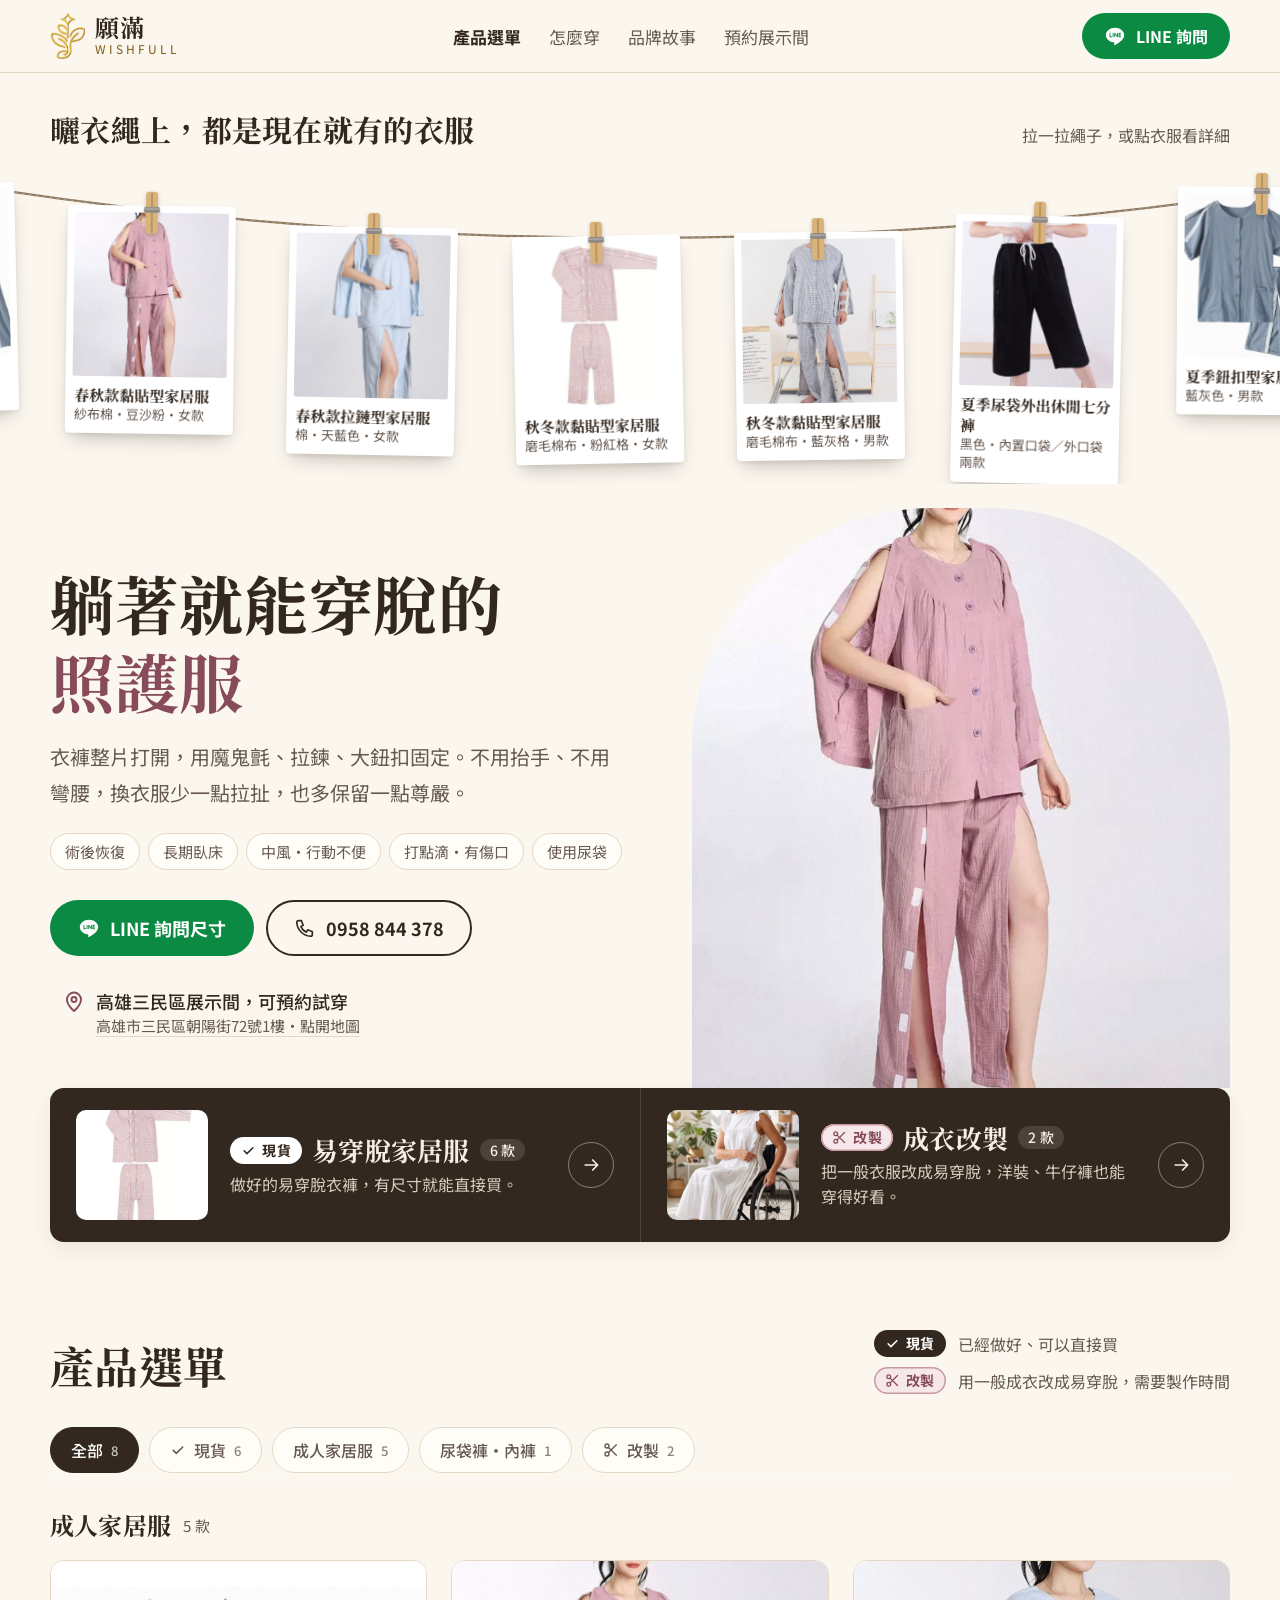
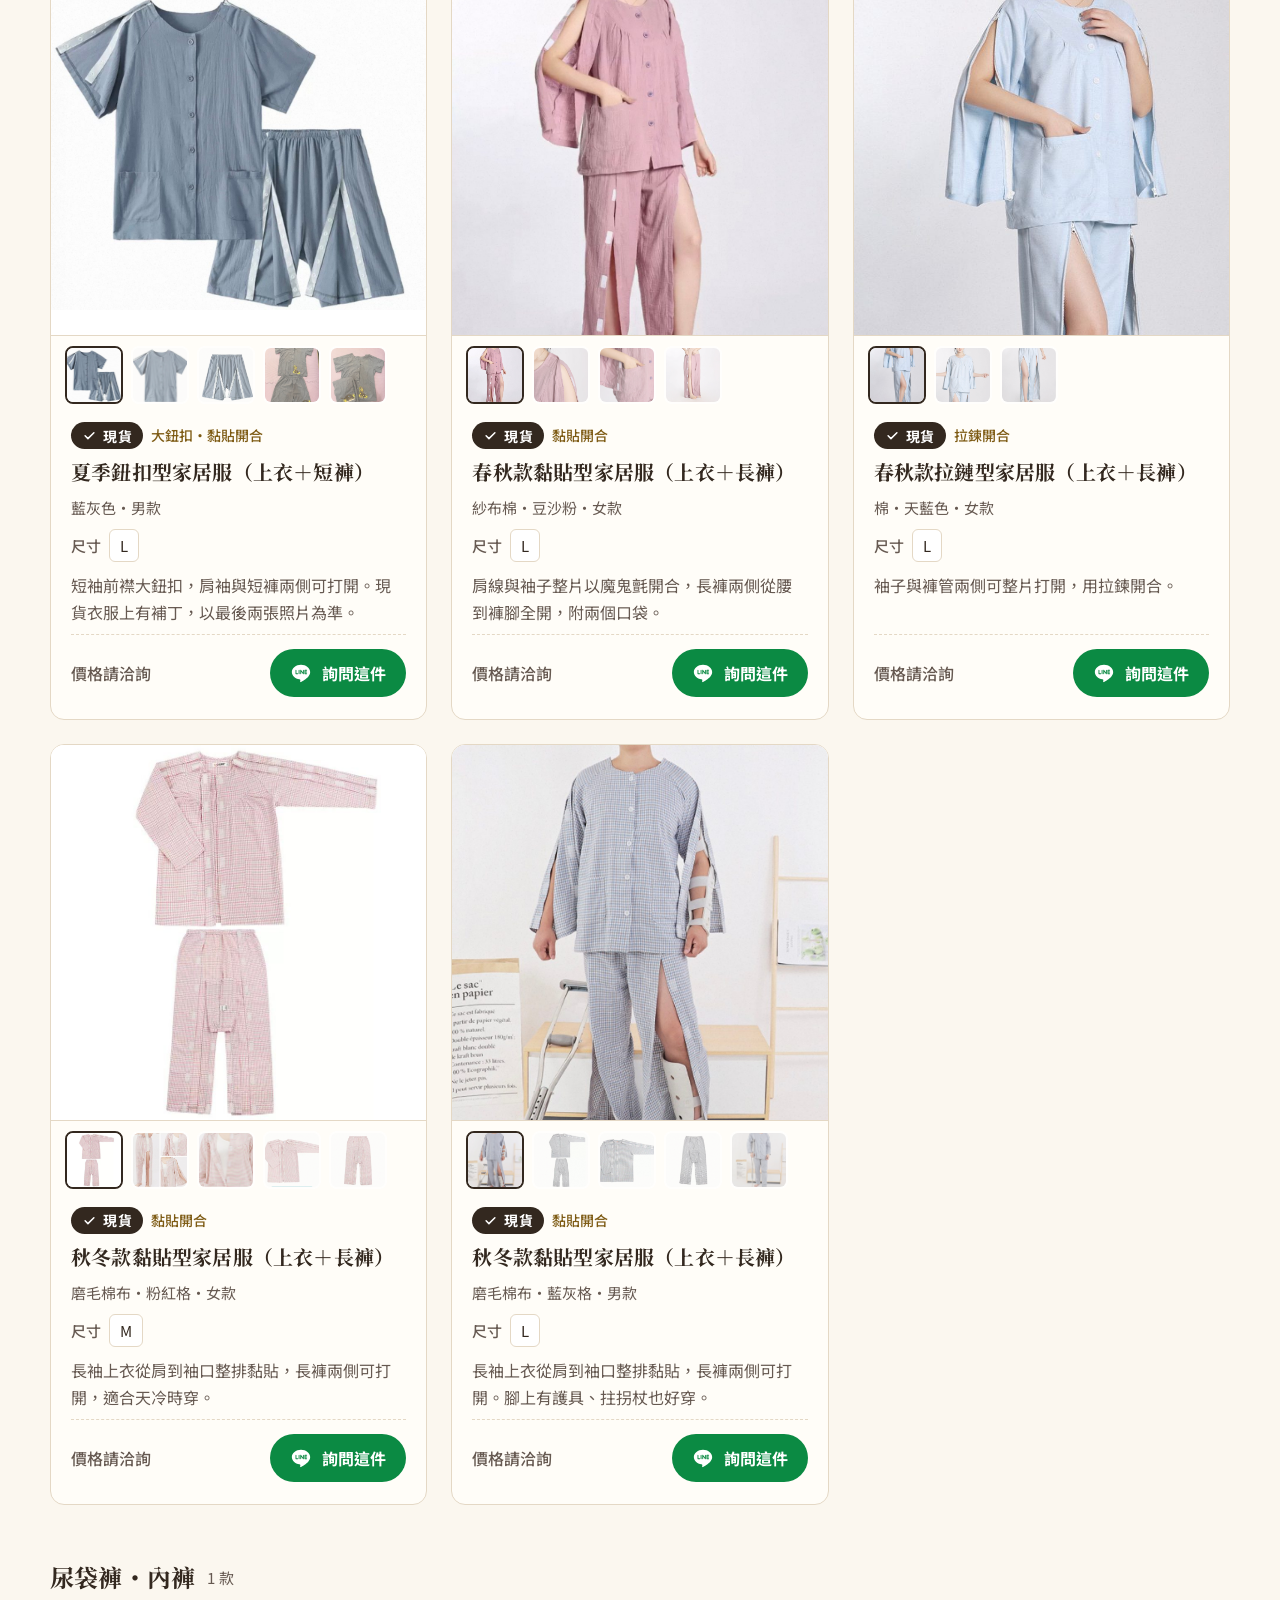
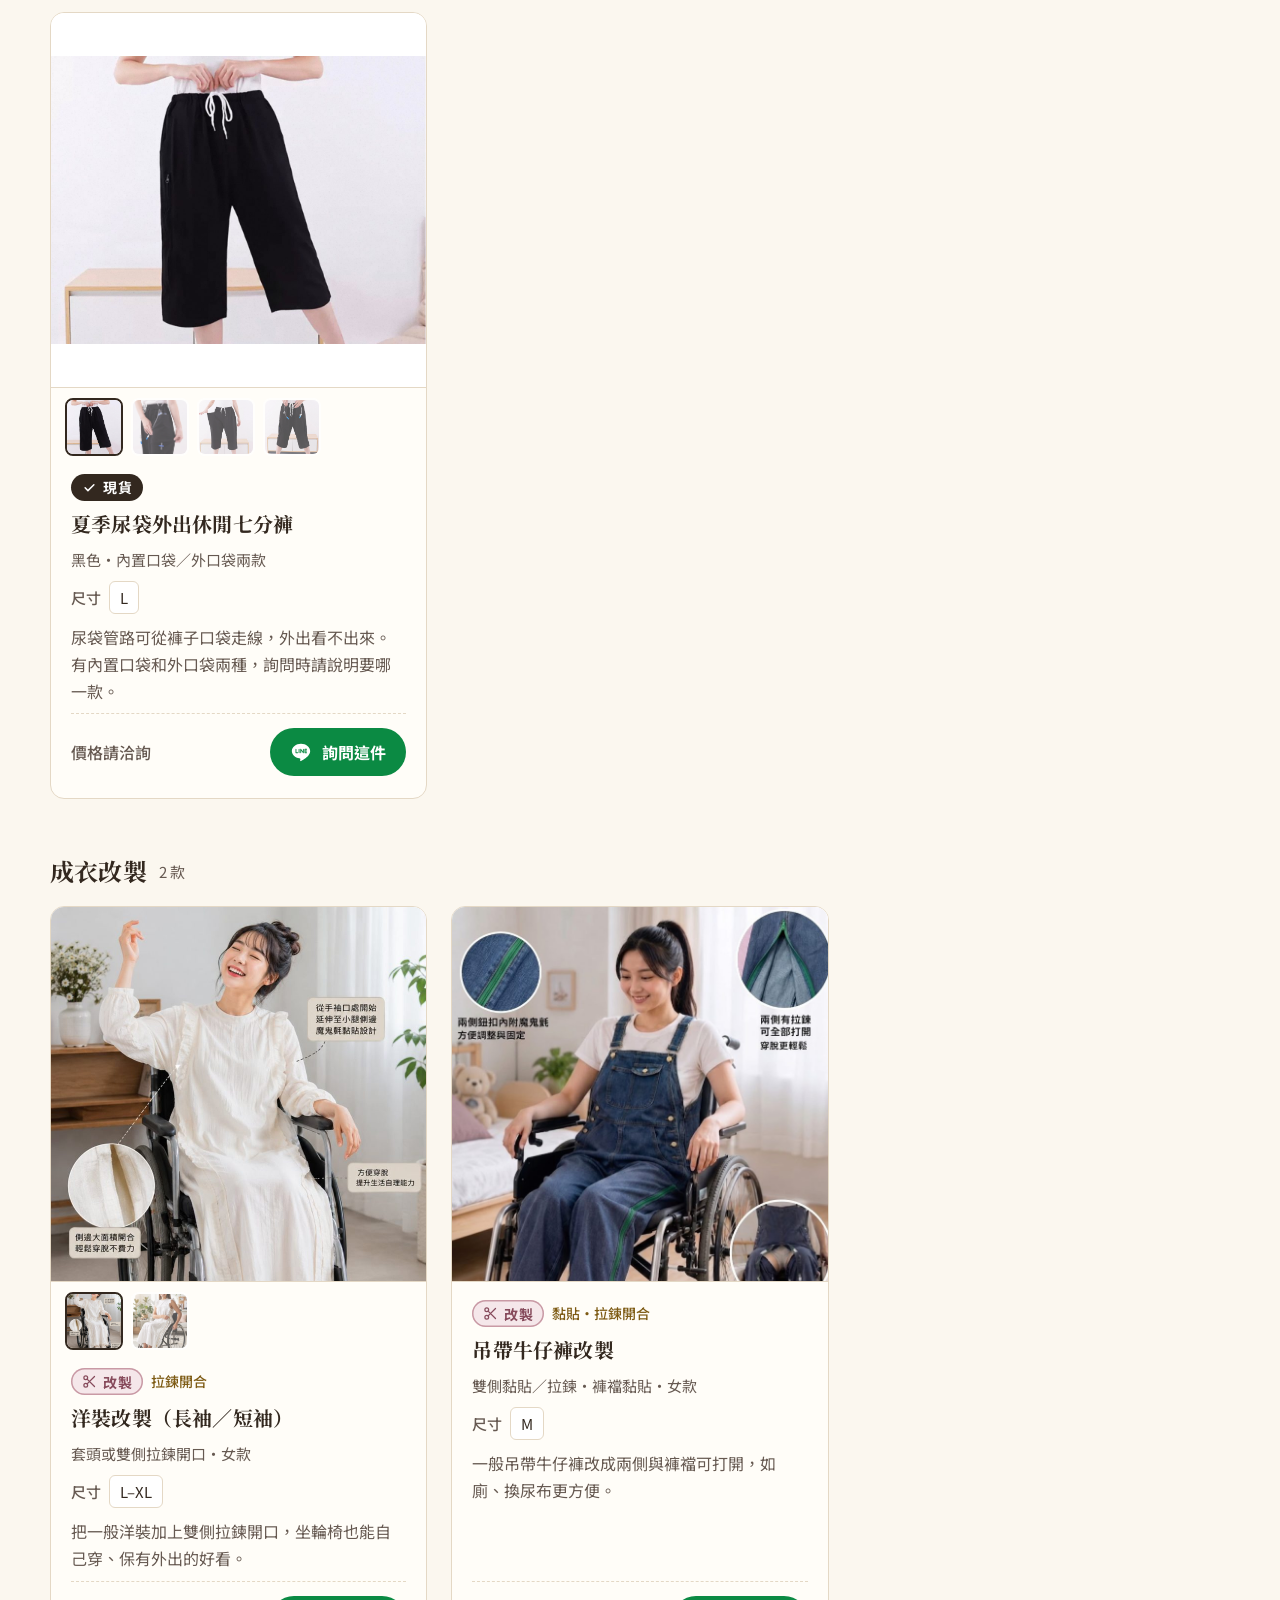
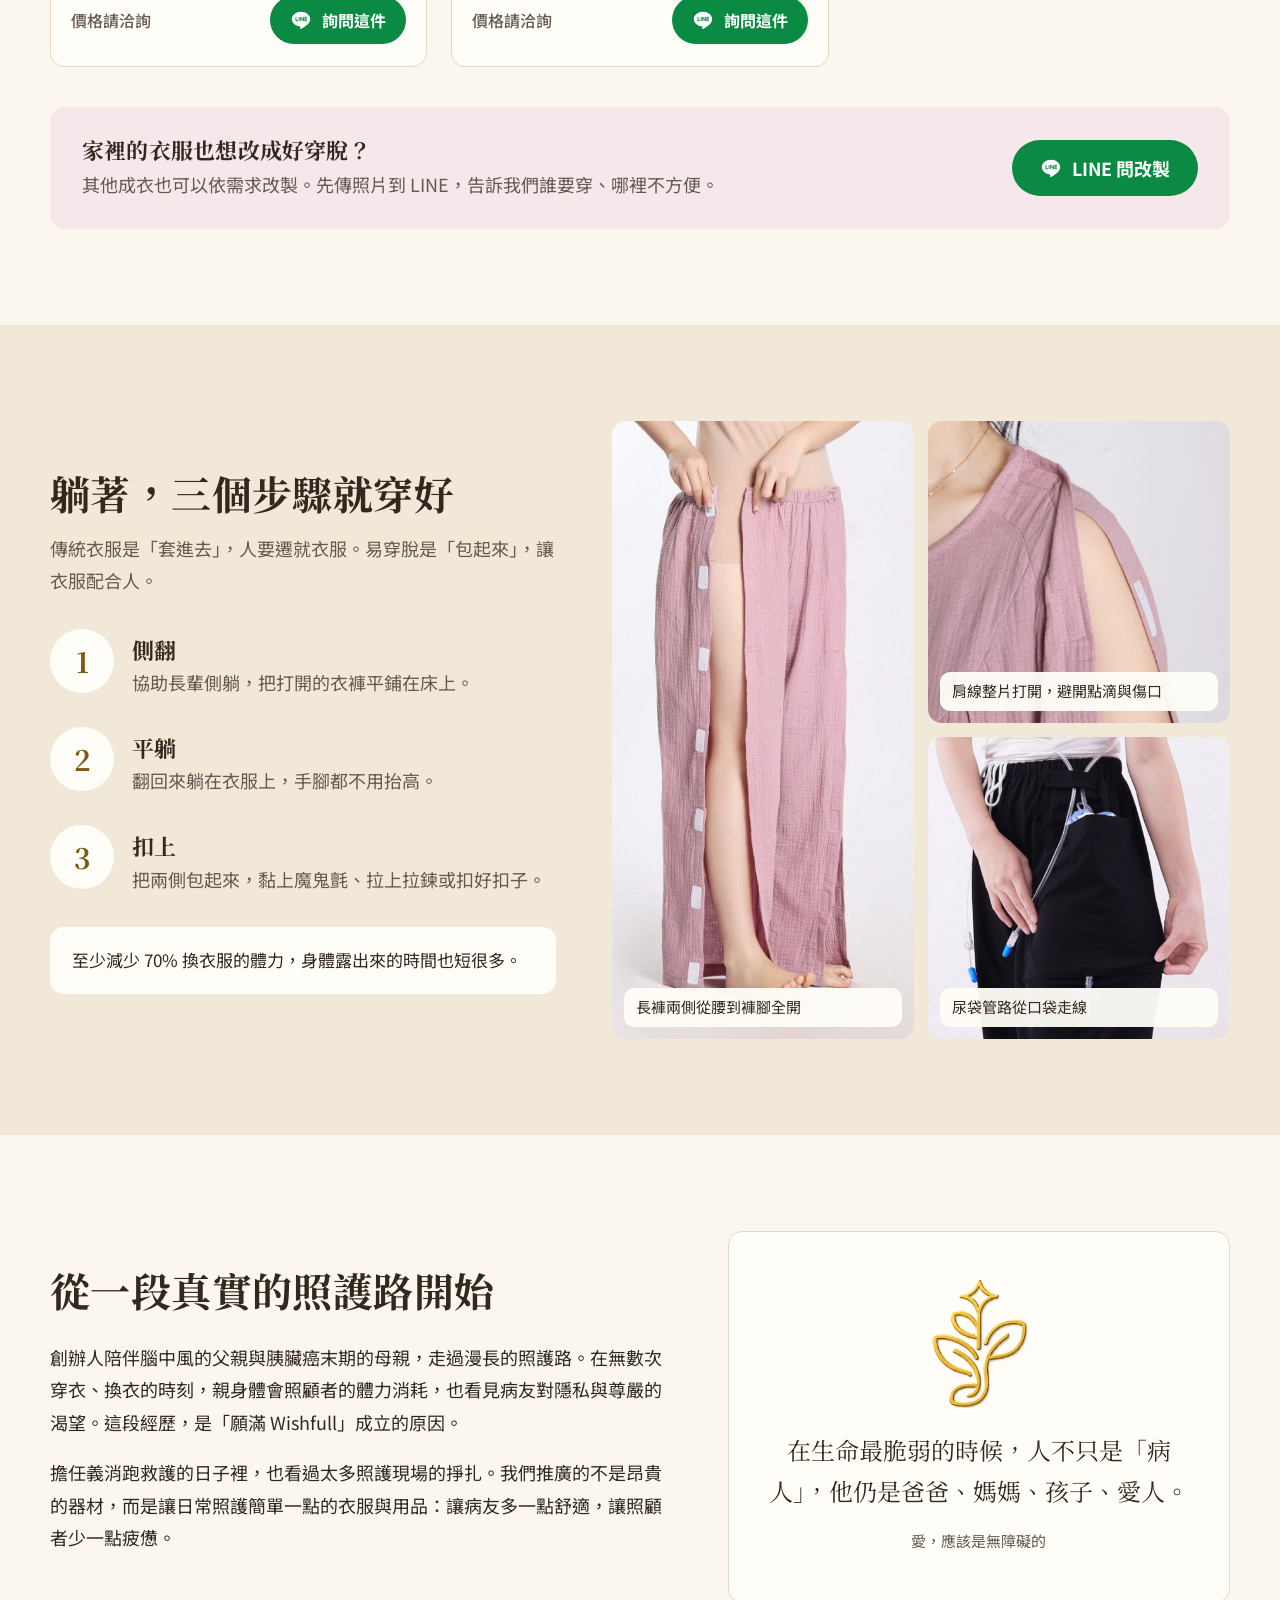
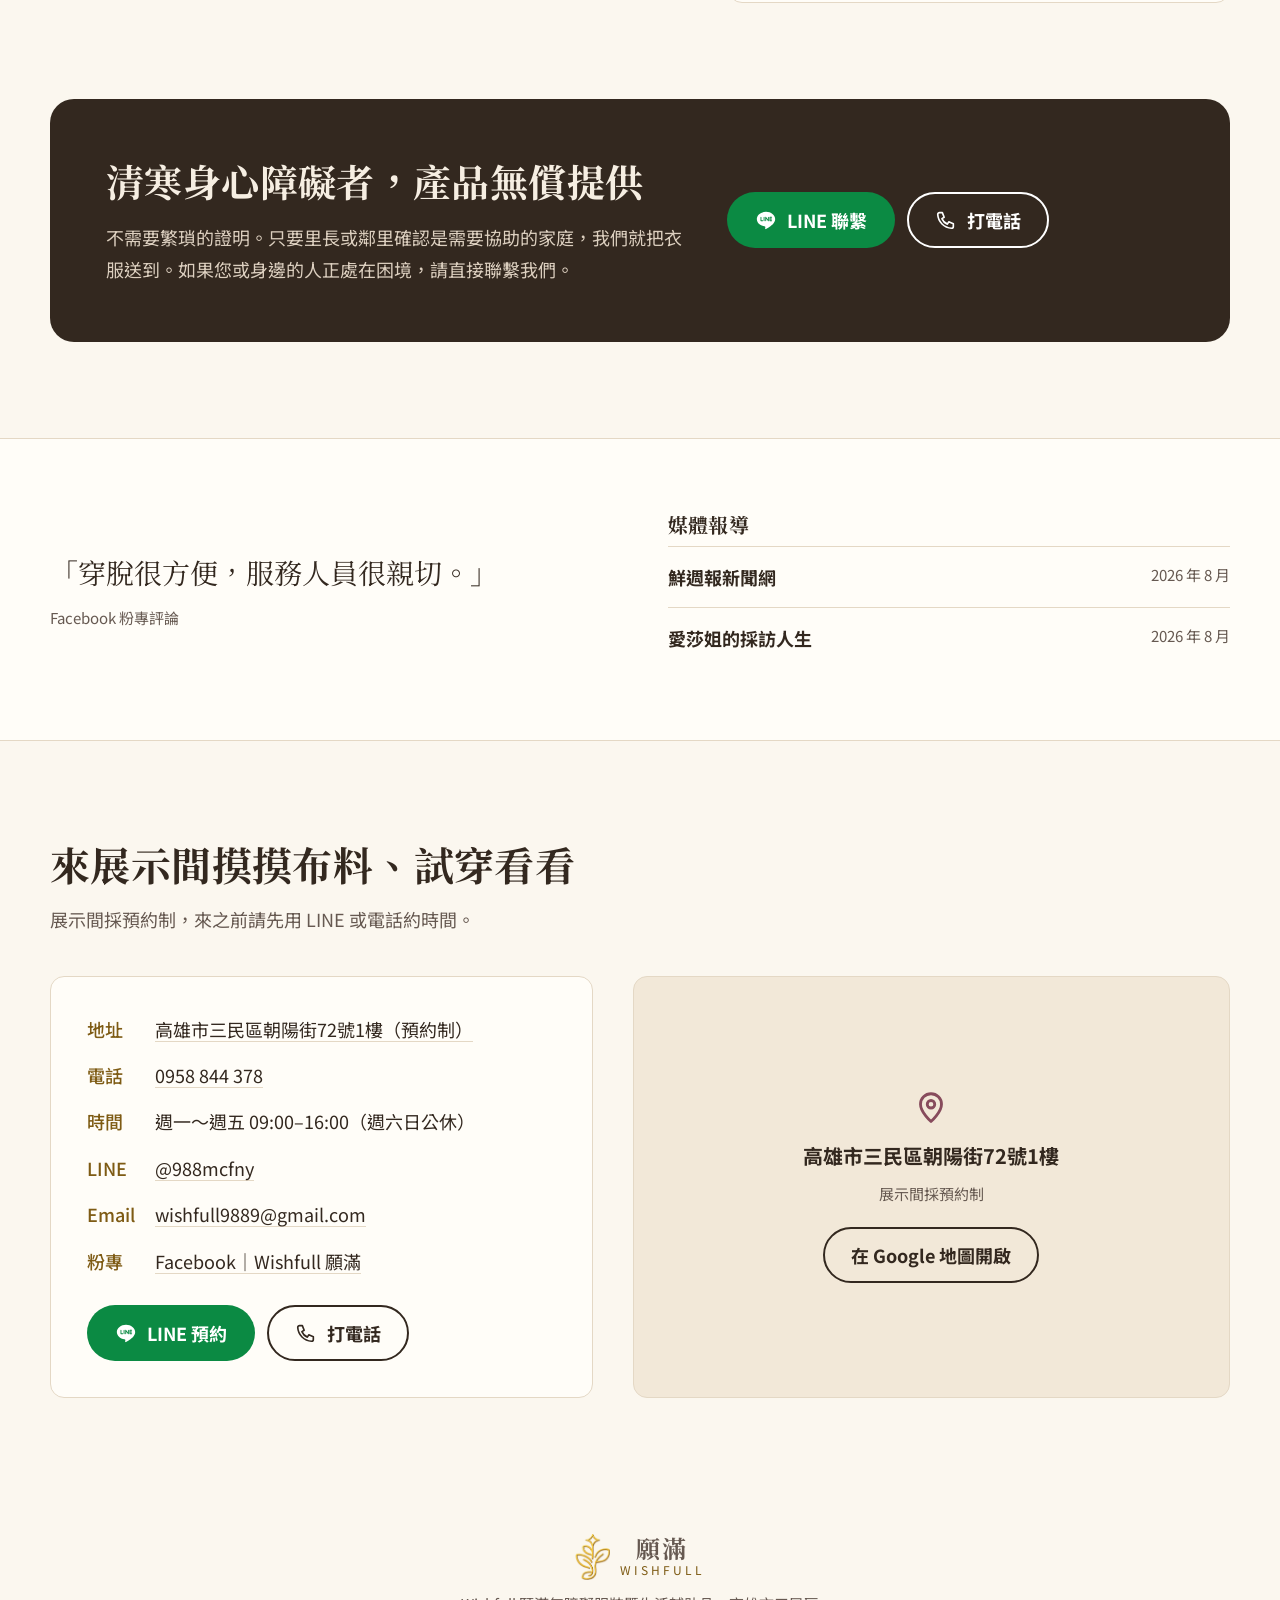
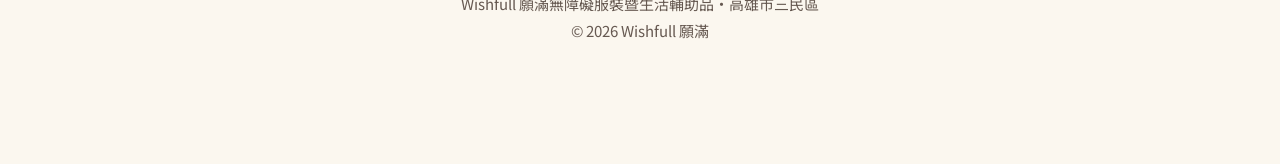
==== commit 2eb44119: "wishfull-site：曬衣繩移到頁面最上方 Co-Authored-By: Claude Opus 5.5 <noreply@anthropic.com>" ====
--- a/wishfull-site/index.html
+++ b/wishfull-site/index.html
@@ -66,7 +66,7 @@
   .nav .btn{min-height:46px;font-size:16px;padding:0 20px}
 
   /* hero */
-  .hero{padding:48px 0 0}
+  .hero{padding:24px 0 0}
   .hero-top{display:grid;grid-template-columns:1.05fr .95fr;gap:48px;align-items:end}
   .hero h1{font-size:clamp(38px,5.4vw,64px);line-height:1.22;margin-bottom:20px}
   .hero h1 span{color:var(--rose-ink)}
@@ -103,9 +103,9 @@
   .door .tag-stock{background:#fff;color:var(--ink)}
 
   /* clothesline */
-  .line-sec{padding:72px 0 8px;overflow:hidden}
+  .line-sec{padding:36px 0 0;overflow:hidden}
   .line-head{display:flex;justify-content:space-between;align-items:baseline;gap:8px 24px;flex-wrap:wrap}
-  .line-head h2{font-size:clamp(24px,3vw,32px)}
+  .line-head .line-title{font:700 clamp(22px,3vw,30px)/1.35 var(--serif);color:var(--ink);letter-spacing:.01em}
   .line-head p{margin:0;color:var(--muted);font-size:16px}
   .line{position:relative;height:var(--line-h,330px);margin-top:4px;touch-action:pan-y;cursor:grab;user-select:none;-webkit-user-select:none}
   .line.dragging{cursor:grabbing}
@@ -261,7 +261,7 @@
     .mbar .btn{min-height:52px;font-size:17px;padding:0 10px}
   }
   @media (max-width:760px){
-    .line-sec{padding-top:48px}
+    .line-sec{padding-top:24px}
     .line{--line-h:290px;--cw:132px}
     .peg .label b{font-size:14px}
     .peg .label small{font-size:12px}
@@ -303,6 +303,16 @@
 </header>
 
 <main id="top">
+
+  <section class="line-sec" aria-labelledby="line-h">
+    <div class="wrap line-head">
+      <p id="line-h" class="line-title">曬衣繩上，都是現在就有的衣服</p>
+      <p>拉一拉繩子，或點衣服看詳細</p>
+    </div>
+    <div class="line" id="line" aria-hidden="true">
+      <svg class="rope"><path/><path/></svg>
+    </div>
+  </section>
 
   <section class="hero" aria-labelledby="hero-h">
     <div class="wrap">
@@ -344,16 +354,6 @@
           <span class="arrow" aria-hidden="true"><svg><use href="#i-arrow"/></svg></span>
         </a>
       </nav>
-    </div>
-  </section>
-
-  <section class="line-sec" aria-labelledby="line-h">
-    <div class="wrap line-head">
-      <h2 id="line-h">曬衣繩上，都是現在就有的衣服</h2>
-      <p>拉一拉繩子，或點衣服看詳細</p>
-    </div>
-    <div class="line" id="line" aria-hidden="true">
-      <svg class="rope"><path/><path/></svg>
     </div>
   </section>
 
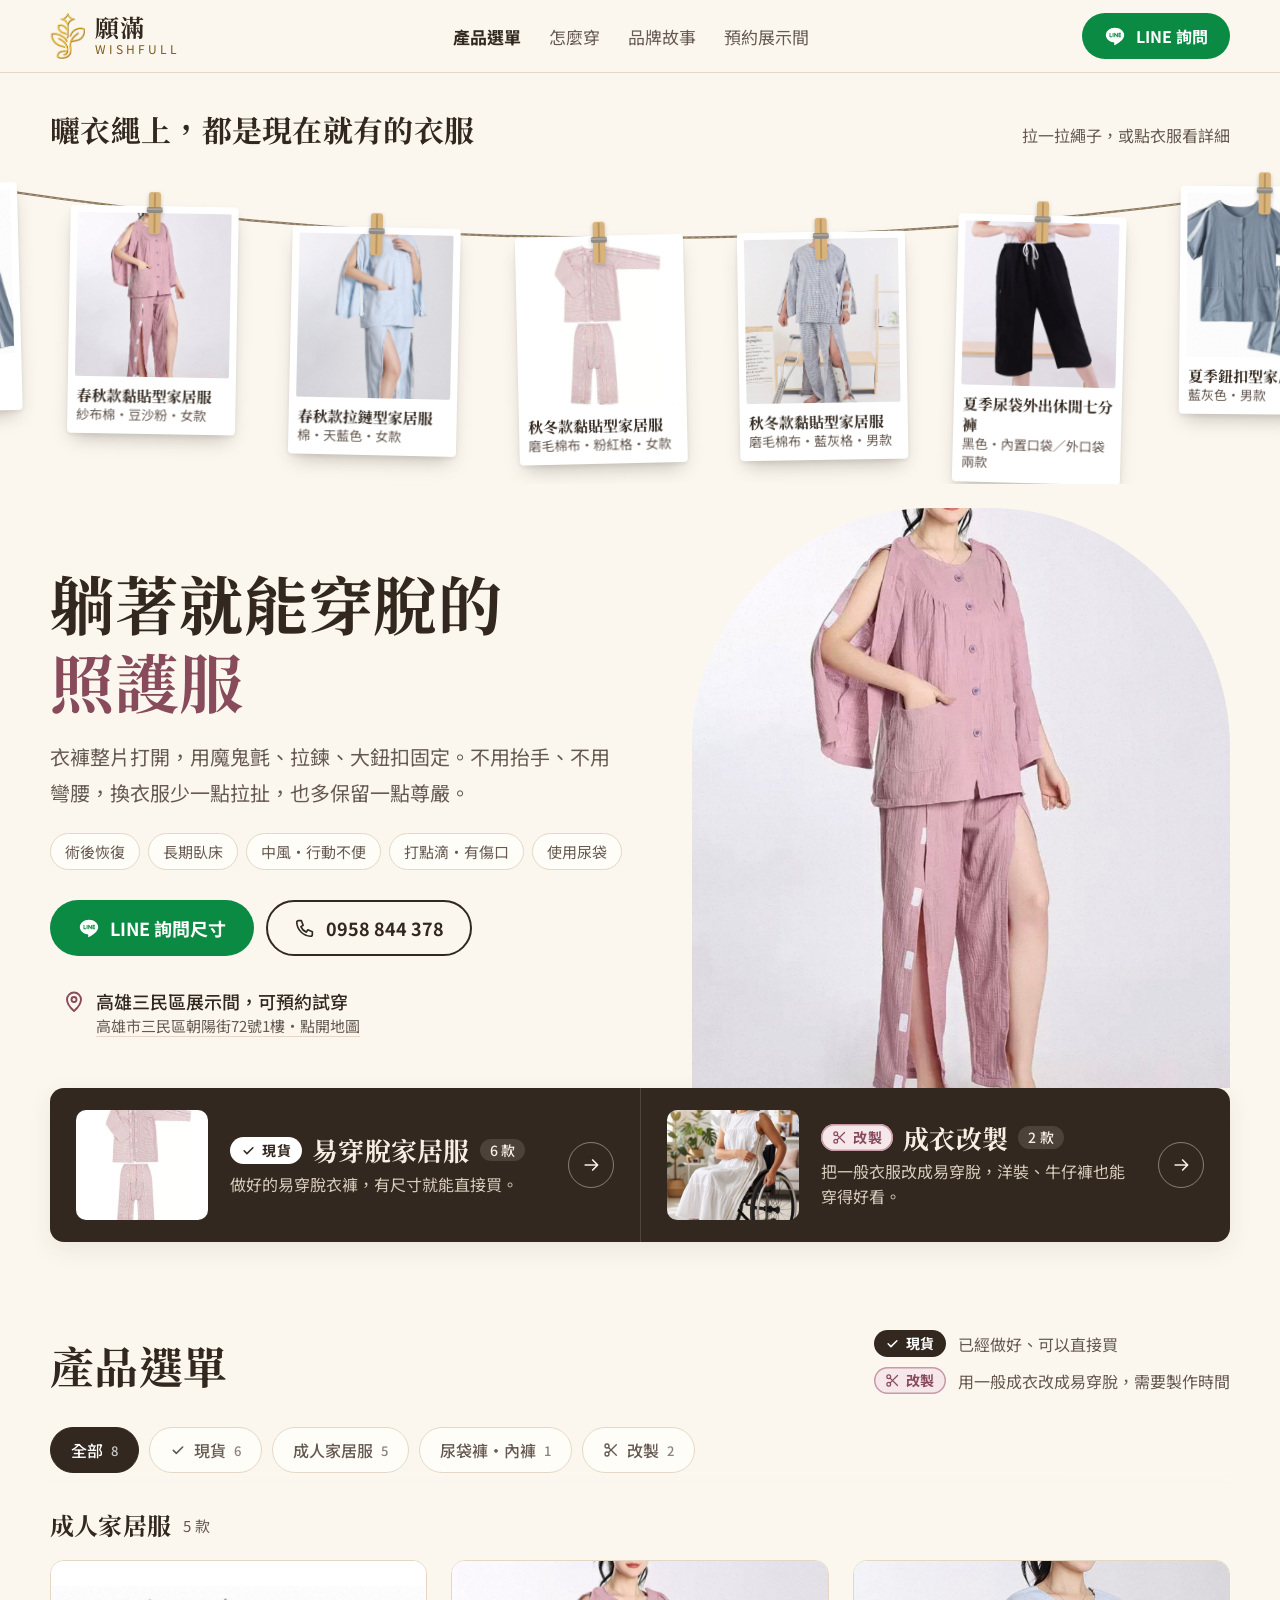
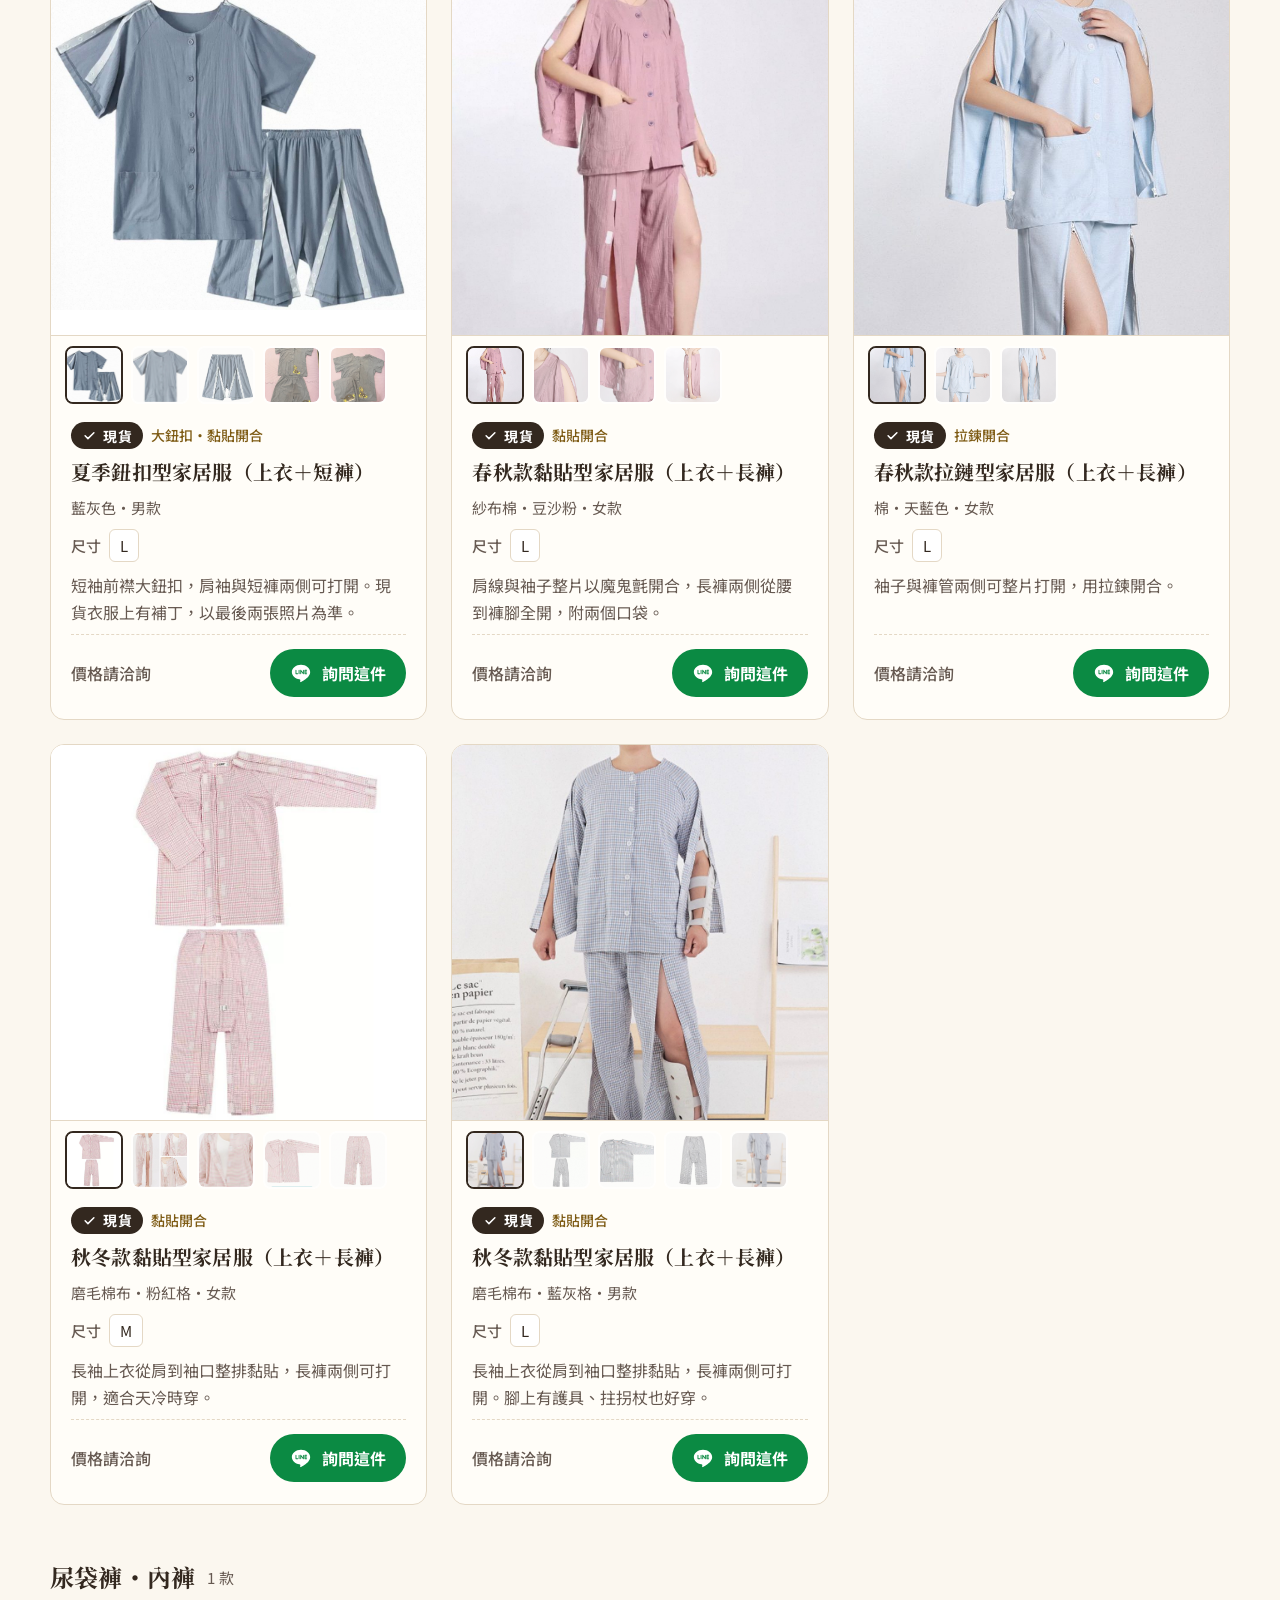
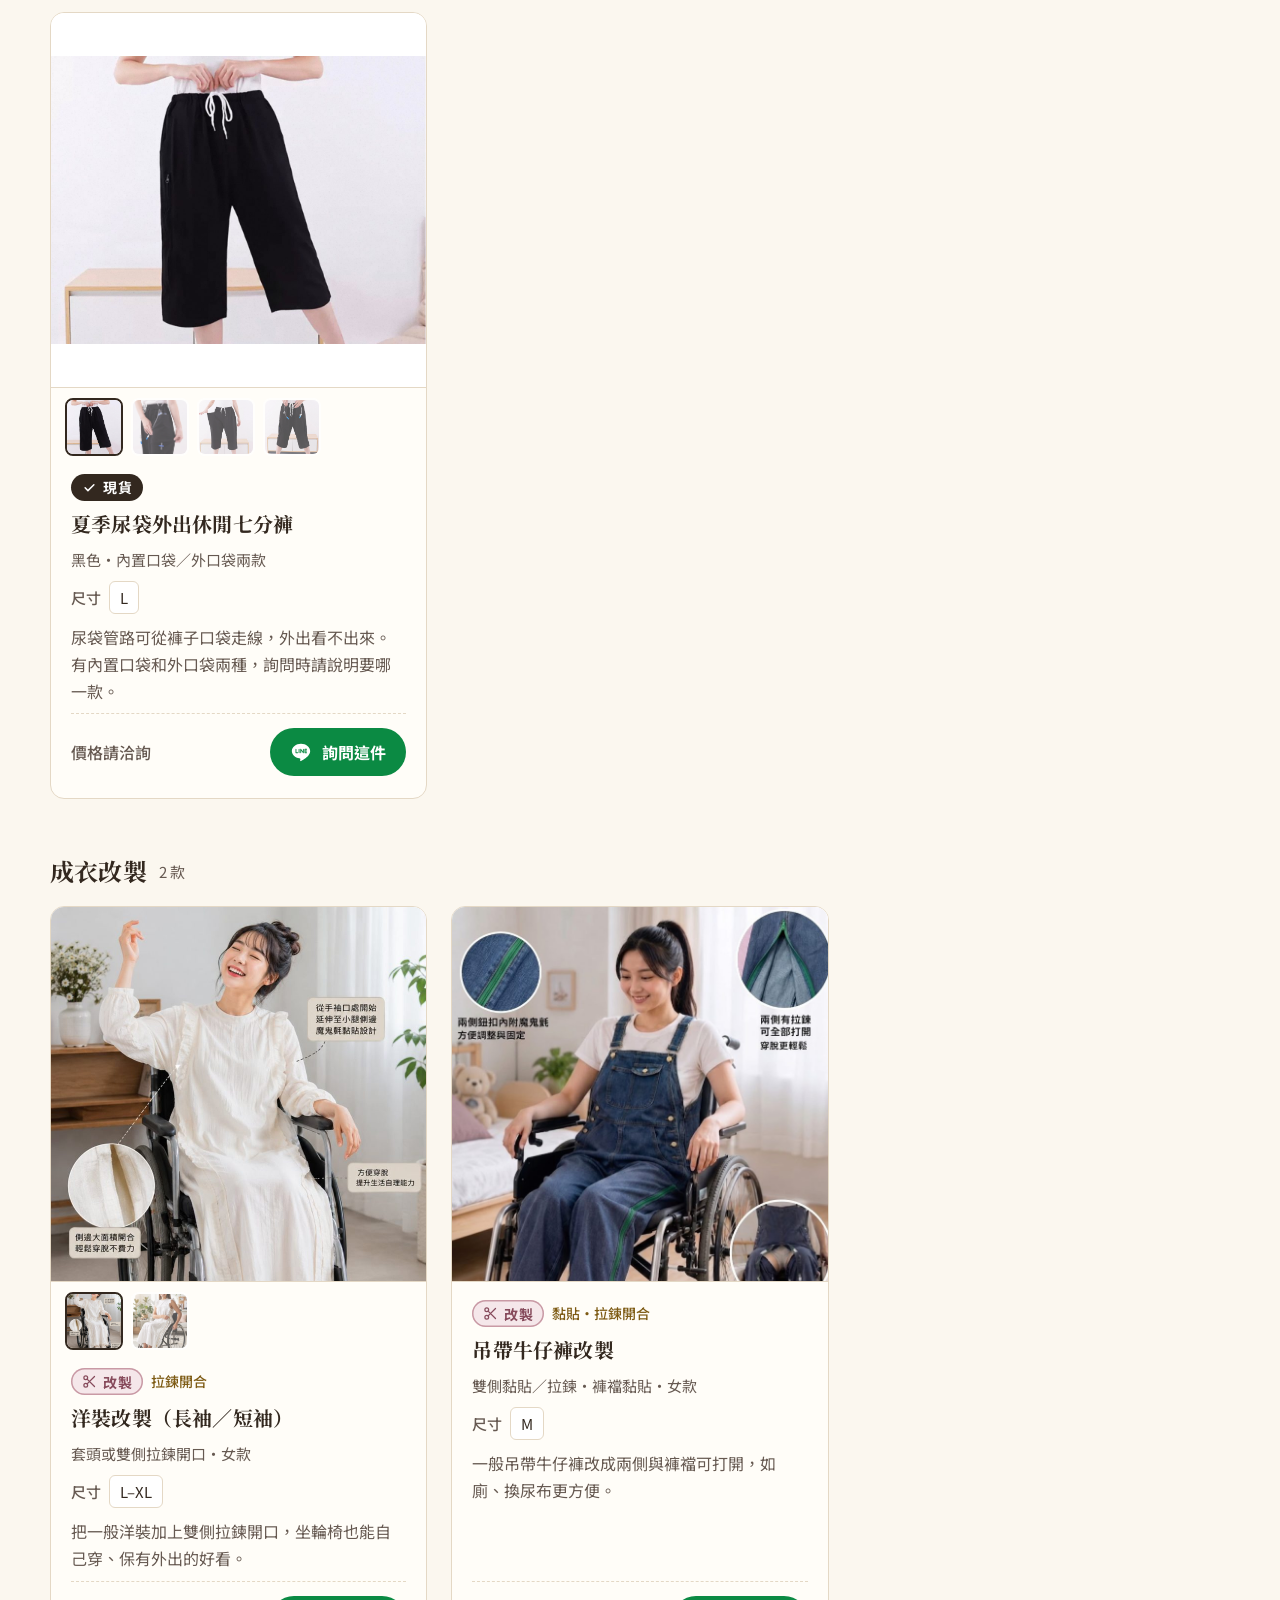
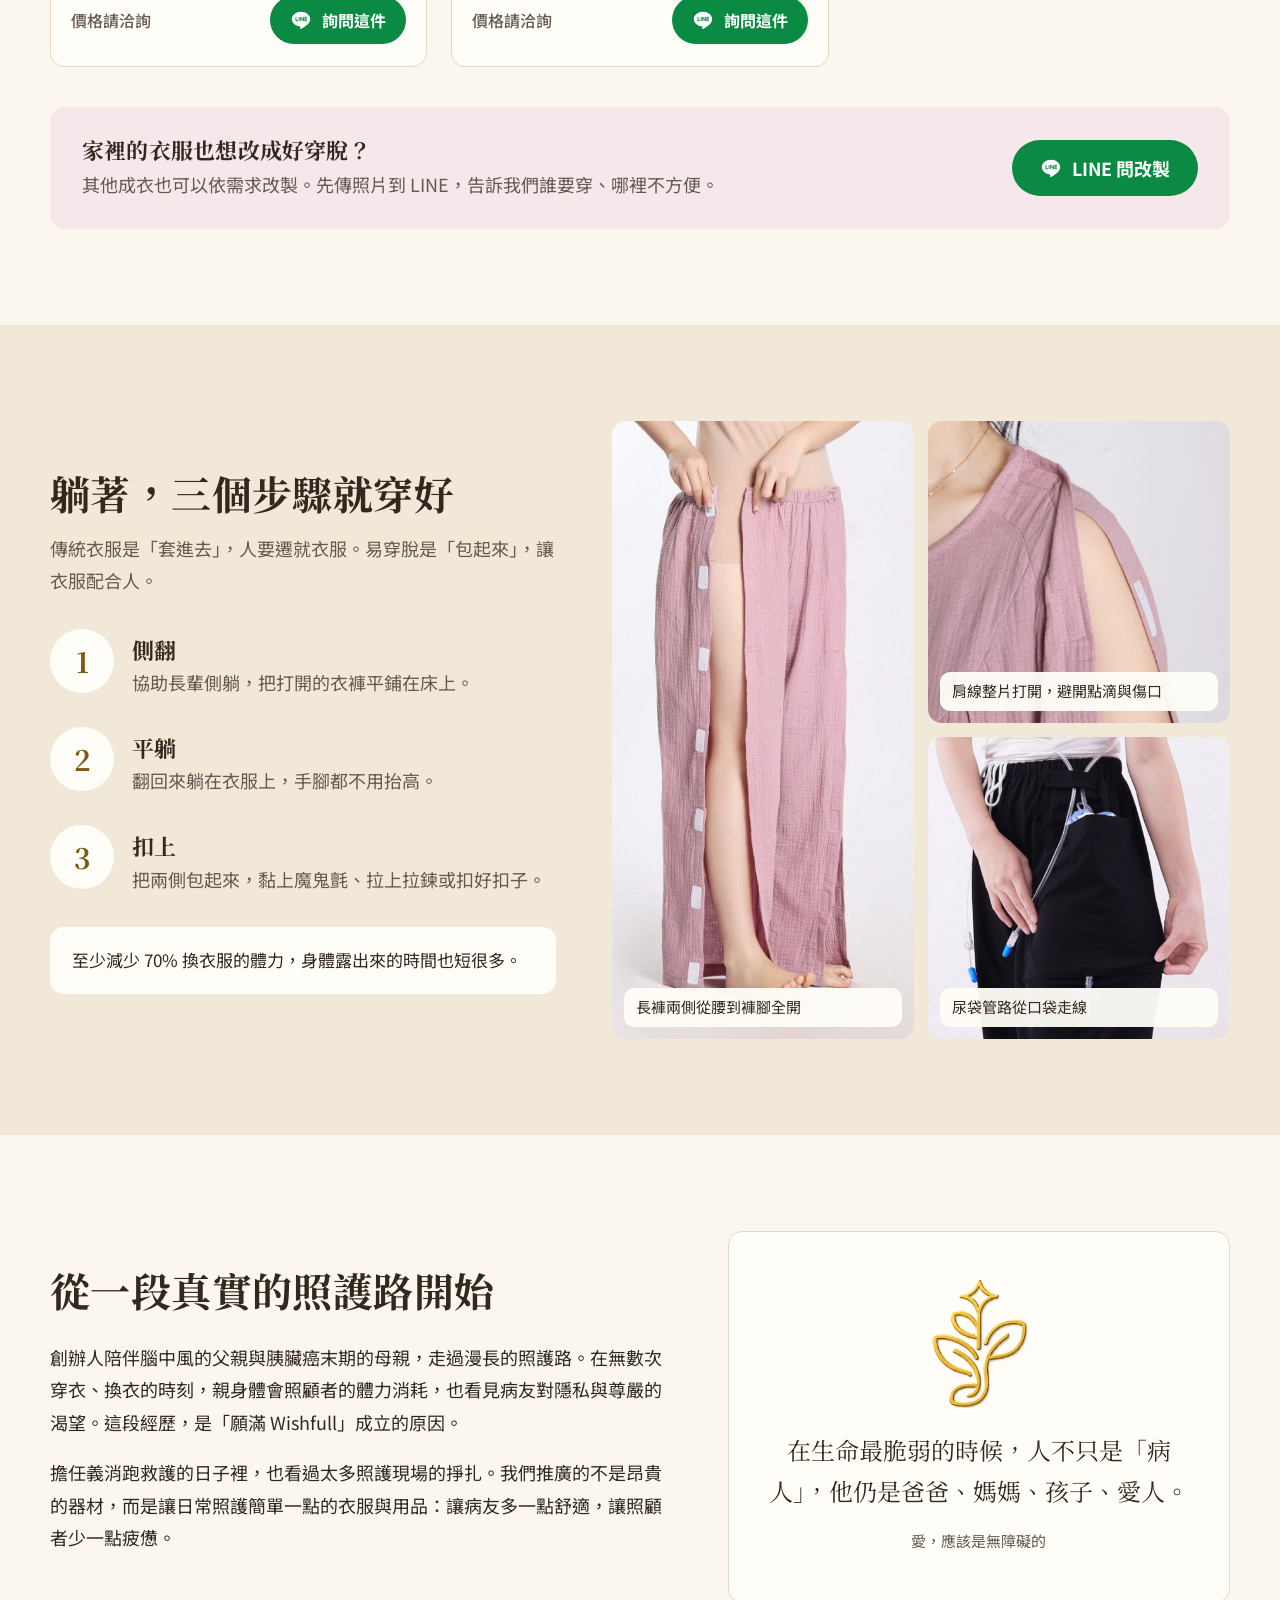
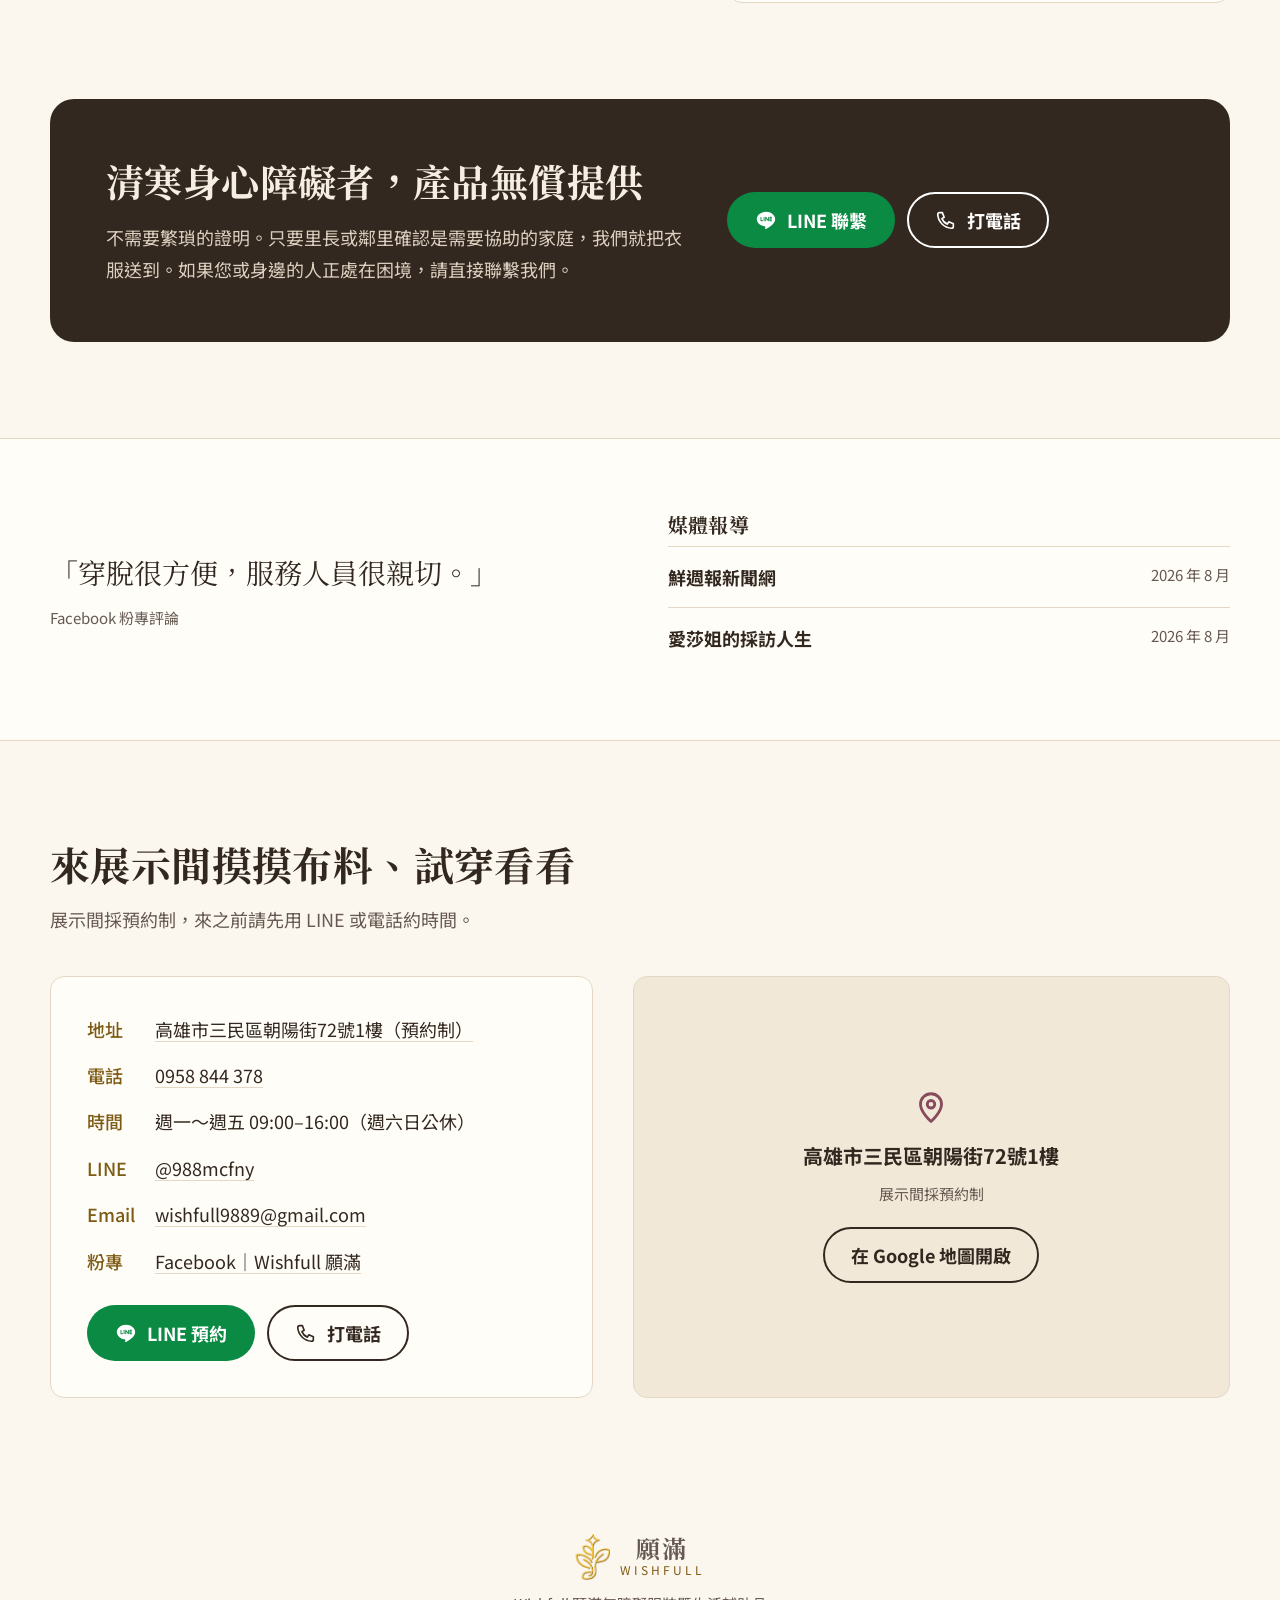
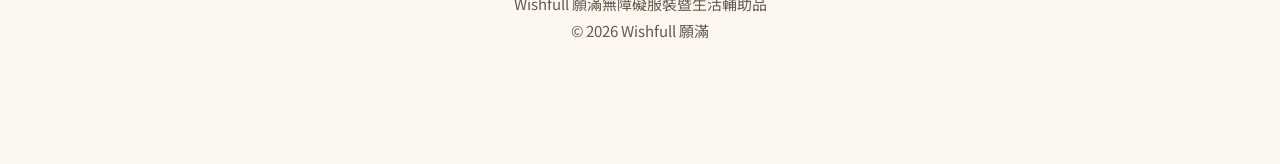
==== commit e038156d: "wishfull-site：頁尾拿掉「高雄市三民區」 Co-Authored-By: Claude Opus 5.5 <noreply@anthropic.com>" ====
--- a/wishfull-site/index.html
+++ b/wishfull-site/index.html
@@ -473,7 +473,7 @@
 <footer>
   <div class="wrap">
     <a class="brand" href="#top"><img src="assets/emblem.png" alt=""><span><b>願滿</b><small>WISHFULL</small></span></a>
-    <div>Wishfull 願滿無障礙服裝暨生活輔助品・高雄市三民區</div>
+    <div>Wishfull 願滿無障礙服裝暨生活輔助品</div>
     <div>© <span id="yr"></span> Wishfull 願滿</div>
   </div>
 </footer>
